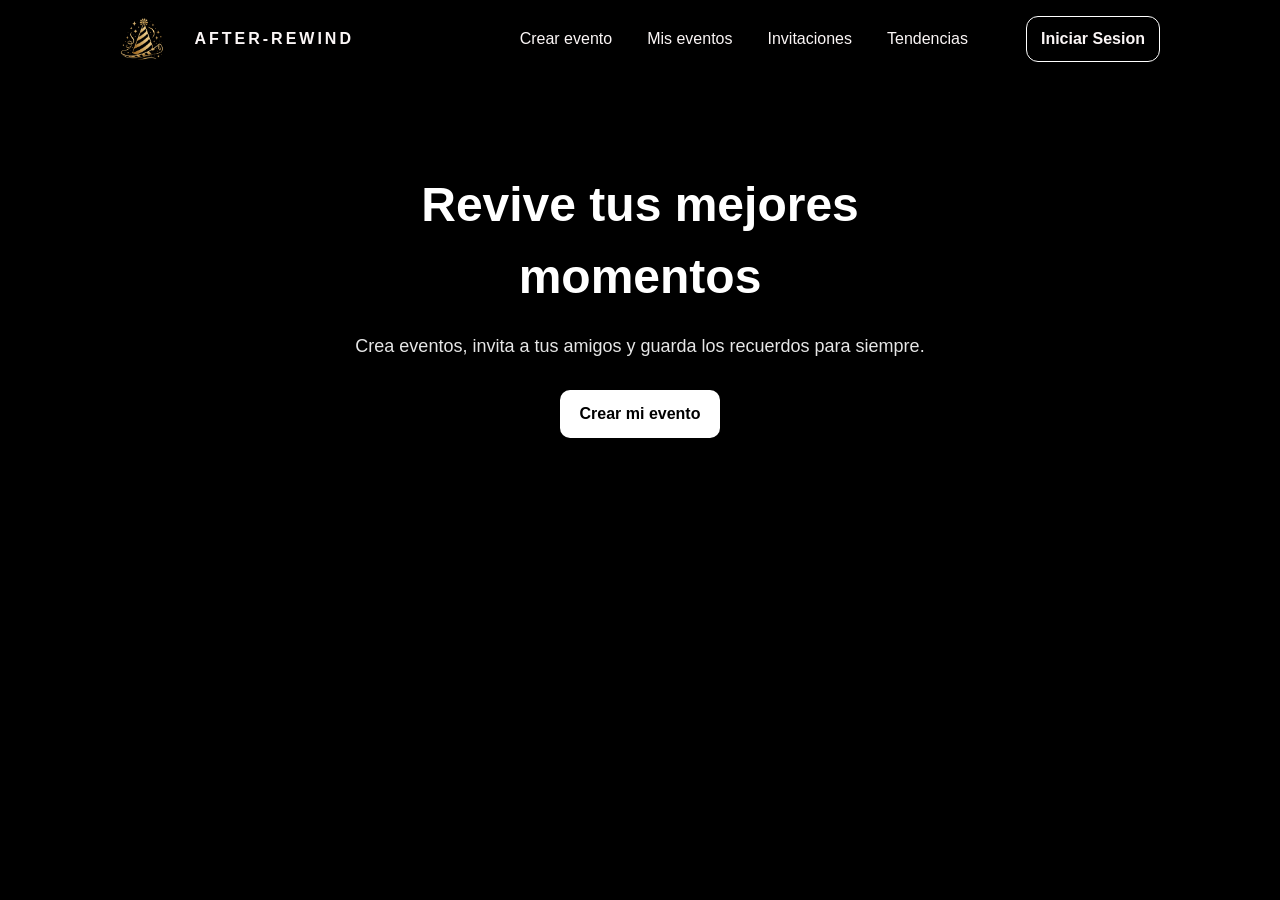
==== index.html @ 4ef9fbc0 "21/02/2026 logo y btn sesion" ====
<!DOCTYPE html>
<html lang="es">
    <!-- lo que no ve el usuario pero si el navegador -->
    <head>
        <meta charset="UTF-8">
        <meta name="viewport" content="width=device-width, initial-scale=1.0">
        <title>AFTER-REWIND</title>
        <link rel="stylesheet" href="index.css">
    </head>
    <body>
        <header class="site-header">
            <nav class="nav">
                <a class="brand" href="#">
                    <img src="logo.png" alt="Logo After-Rewind" class="logo">
                    <span class="tagline">AFTER-REWIND</span>
                </a>
                <ul class="nav-links">
                    <li><a href="#Crear_evento">Crear evento</a></li>
                    <li><a href="#Mis_eventos">Mis eventos</a></li>
                    <li><a href="#Invitaciones">Invitaciones</a></li>
                    <li><a href="#Tendencias">Tendencias</a></li>
                </ul>
                <a class="nva-cta" href="#login">Iniciar Sesion</a>
            </nav>
        </header>
        <section class="hero">
            <div class="hero-content">
                <h1>Revive tus mejores momentos</h1>
                <p>Crea eventos, invita a tus amigos y guarda los recuerdos para siempre.</p>
                <a href="#Crear_evento" class="hero-btn">Crear mi evento</a>
            </div> 
        </section>
    </body>
</html>
---- index.css ----
* {
  box-sizing: border-box;
}
body {
  background-color: #000000;
  font-family: Arial, Helvetica, sans-serif;
  margin: 0;
  padding: 0;
  line-height: 1.5;
  color: #1b1b1b;
}

a {
  color: inherit;
  text-decoration: none;
}

h1,
h2,
h3 {
  margin: 0;
  padding: 0;
}

p {
  margin: 0;
}

ul {
  padding: 0;
  margin: 0;
  list-style: none;
}

/* Header Styles NAV BAR */

.site-header {
  background-color: #000000;
  position: sticky;
  top: 0;
  z-index: 50;
  align-items: center;
}

.nav {
  width: min(1100px, calc(100% - 40px));
  margin: 0 auto;
  display: flex;
  align-items: center;
  gap: 50px;
  padding: 16px 30px 16px 30px;
  color: #fbf6f6;
}

.brand {
  font-weight: 800;
  letter-spacing: 3px;
  display: flex;
  align-items: center;
  gap:30px;
}
.nav-links {
  display: flex;
  gap: 35px;
  margin-left: auto;
  
}

.nav-links a:hover {
  opacity: 1;
  text-decoration: underline;
}

.nva-cta {
  background: transparent;
  border: 1px solid #ffffff;
  padding: 10px 14px;
  border-radius: 12px;
  font-weight: 600;
  margin-left: 8px;
  transition: 0.3s ease;
}

.nva-cta:hover {
  background: #e6be2f;
  color: #000000;
}

/* HERO SECTION */

.hero {
  height: 50vh;
  background-image: url("https://images.unsplash.com/photo-1492684223066-81342ee5ff30");
  background-size: cover;
  background-position: center;
  display: flex;
  align-items: center;
  justify-content: center;
  text-align: center;
  position: relative;
}

/* Oscurece la imagen para que el texto se vea mejor */
.hero::before {
  content: "";
  position: absolute;
  inset: 0;
  background: rgba(0, 0, 0, 0.6);
}

.hero-content {
  position: relative;
  color: white;
  max-width: 700px;
  padding: 20px;
}

.hero h1 {
  font-size: 48px;
  margin-bottom: 20px;
}

.hero p {
  font-size: 18px;
  margin-bottom: 30px;
  opacity: 0.9;
}

.hero-btn {
  display: inline-block;
  padding: 12px 20px;
  background-color: #ffffff;
  color: #000;
  border-radius: 10px;
  font-weight: bold;
  transition: 0.3s ease;
}

.hero-btn:hover {
  background-color: #cccccc;
}

.logo {
  height: 45px; /* tamaño del logo */
  width: auto;
}
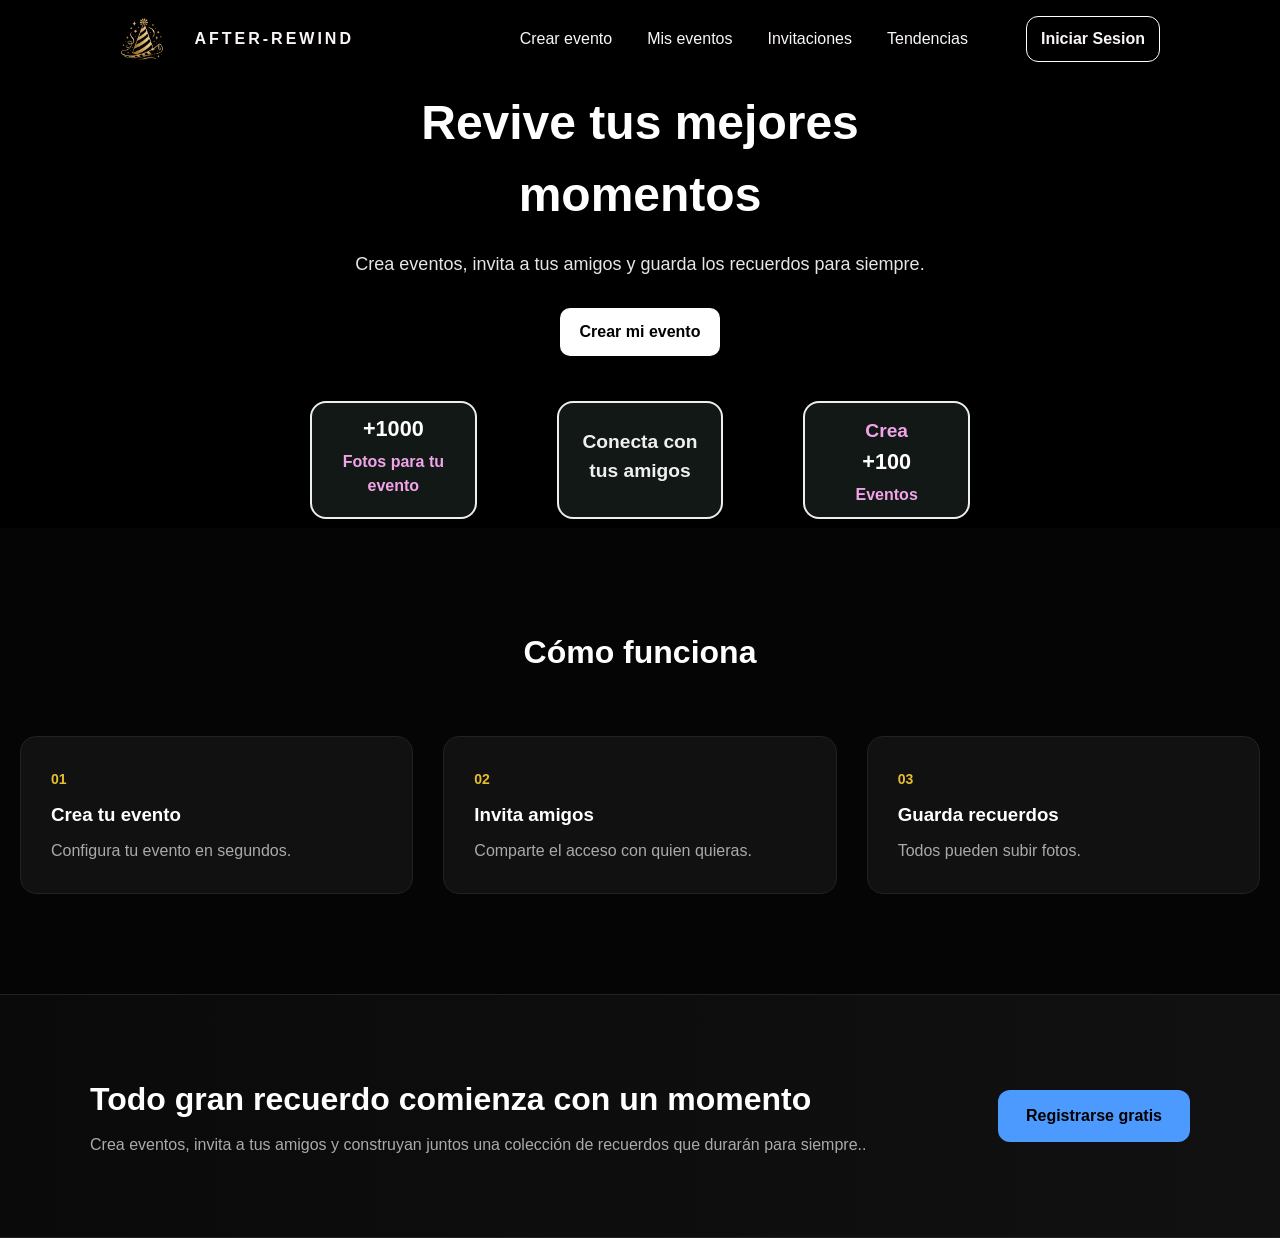
==== commit d0d18c36: "21/02/26 Section Como funciona Section Botón de registro" ====
--- a/index.html
+++ b/index.html
@@ -28,7 +28,70 @@
                 <h1>Revive tus mejores momentos</h1>
                 <p>Crea eventos, invita a tus amigos y guarda los recuerdos para siempre.</p>
                 <a href="#Crear_evento" class="hero-btn">Crear mi evento</a>
-            </div> 
+
+                <div class="stats">
+                    <div class="stat">
+                        <div class="stat-num">+1000</div>
+                        <div class="stat-label">Fotos para tu evento</div>
+                    </div>
+                    <div class="stat">
+                        <div class="stat-label-highlight-white">Conecta con tus amigos</div>
+                    </div>
+                    <div class="stat">
+                        <div class="stat-label-highlight-pink">Crea</div>
+                        <div class="stat-num">+100</div>
+                        <div class="stat-label">Eventos</div>
+                    </div> 
+                </div>
+            </div>  
+        </section>
+
+        <section>
+
+
+
+            <!--GERRY SECTION-->
+
+
+
+        </section>
+        
+        <section class="steps">
+            <div class="container">
+                <h2 class="steps-title">Cómo funciona</h2>
+                <div class="steps-grid">
+                    <div class="effect">
+                        <span>01</span>
+                        <h3>Crea tu evento</h3>
+                        <p>Configura tu evento en segundos.</p>
+                    </div>
+                    <div class="effect">
+                        <span>02</span>
+                        <h3>Invita amigos</h3>
+                        <p>Comparte el acceso con quien quieras.</p>
+                    </div>
+                    <div class="effect">
+                        <span>03</span>
+                        <h3>Guarda recuerdos</h3>
+                        <p>Todos pueden subir fotos.</p>
+                    </div>
+                </div>
+            </div>
+        </section>
+        <section class="cta">
+            <div class="cta-container">
+
+                <div class="cta-text">
+                    <h2>Todo gran recuerdo comienza con un momento</h2>
+                    
+                    <p>Crea eventos, invita a tus amigos y construyan juntos una colección de recuerdos que durarán para siempre..</p>
+                </div>
+
+                <a href="#registro" class="cta-button">
+                    Registrarse gratis
+                </a>
+
+            </div>
         </section>
     </body>
 </html>
--- a/index.css
+++ b/index.css
@@ -143,4 +143,148 @@
 .logo {
   height: 45px; /* tamaño del logo */
   width: auto;
-}+}
+
+/* STATS */ 
+
+.stats{
+    margin-top: 45px;
+    display: grid;
+    grid-template-columns: repeat(3,1fr);
+    gap: 80px;
+    max-width: 800px;
+    margin-left: auto;
+    margin-right: auto;
+}
+
+.stat{
+    border: 2px solid #eee;
+    border-radius: 16px;
+    padding: 10px;
+    background: rgba(163, 228, 218, 0.10);
+}
+
+.stat-num{
+    font-size: 1.35rem;
+    font-weight: 900;
+}
+
+.stat-label{
+    color: #f3a3e8;
+    font-size: 1rem;
+    font-weight: 900;
+    margin-top: 4px;
+}
+
+.stat-label-highlight-pink{
+    color: #f3a3e8;
+    font-size: 1.20rem;
+    font-weight: 900;
+    margin-top: 4px;
+}
+
+.stat-label-highlight-white{
+    color: #f0f0f0;
+    font-size: 1.20rem;
+    font-weight: 900;
+    margin-top: 15px;
+} 
+
+/* CTA SECTION */
+
+.cta {
+  background: linear-gradient(to right, #0a0a0a, #111);
+  padding: 80px 20px;
+  border-top: 1px solid #222;
+  border-bottom: 1px solid #222;
+}
+
+.cta-container {
+  width: min(1100px, calc(100% - 40px));
+  margin: 0 auto;
+
+  display: flex;
+  justify-content: space-between;
+  align-items: center;
+  gap: 30px;
+}
+
+.cta-text h2 {
+  color: white;
+  font-size: 32px;
+  margin-bottom: 10px;
+}
+
+.cta-text p {
+  color: #aaa;
+  font-size: 16px;
+}
+
+.cta-button {
+  background: #4d9aff;
+  color: black;
+  padding: 14px 28px;
+  border-radius: 12px;
+  font-weight: bold;
+  transition: 0.3s;
+}
+
+.cta-button:hover {
+  background: #4dc1ff;
+  transform: translateY(-2px);
+}
+
+/* COMO FUNCIONA */
+
+.steps {
+  padding: 100px 20px;
+  background: #050505;
+}
+
+.steps-title {
+  color: white;
+  text-align: center;
+  margin-bottom: 60px;
+  font-size: 32px;
+}
+
+.steps-grid {
+  display: grid;
+  grid-template-columns: repeat(3, 1fr);
+  gap: 30px;
+}
+
+.effect {
+  background: #111;
+  padding: 30px;
+  border-radius: 16px;
+  border: 1px solid #222;
+  transition: 0.3s;
+}
+
+.effect:hover {
+  transform: translateY(-8px);
+  border-color: #e6be2f;
+}
+
+.effect span {
+  color: #e6be2f;
+  font-weight: bold;
+  font-size: 14px;
+}
+
+.effect h3 {
+  color: white;
+  margin: 10px 0;
+}
+
+.effect p {
+  color: #aaa;
+}
+
+@media (max-width: 768px) {
+  .steps-grid {
+    grid-template-columns: 1fr;
+  }
+}
+
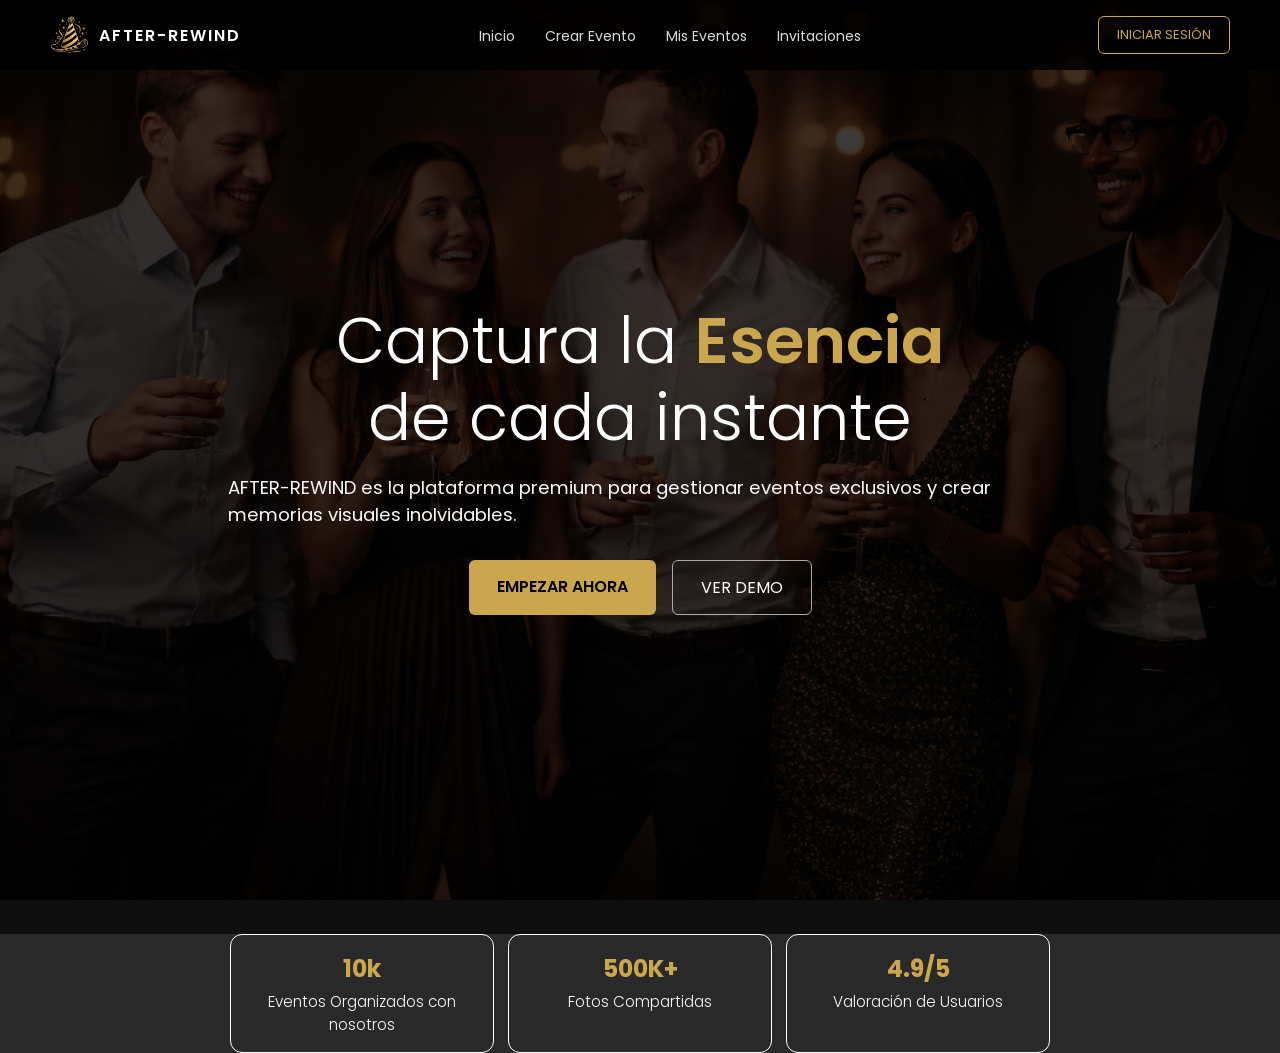
==== commit 6262c355: "section stats se cambión el diseño principal y añadieron stats" ====
--- a/index.html
+++ b/index.html
@@ -1,97 +1,64 @@
-<!DOCTYPE html>
+<!doctype html>
 <html lang="es">
-    <!-- lo que no ve el usuario pero si el navegador -->
-    <head>
-        <meta charset="UTF-8">
-        <meta name="viewport" content="width=device-width, initial-scale=1.0">
-        <title>AFTER-REWIND</title>
-        <link rel="stylesheet" href="index.css">
-    </head>
-    <body>
-        <header class="site-header">
-            <nav class="nav">
-                <a class="brand" href="#">
-                    <img src="logo.png" alt="Logo After-Rewind" class="logo">
-                    <span class="tagline">AFTER-REWIND</span>
-                </a>
-                <ul class="nav-links">
-                    <li><a href="#Crear_evento">Crear evento</a></li>
-                    <li><a href="#Mis_eventos">Mis eventos</a></li>
-                    <li><a href="#Invitaciones">Invitaciones</a></li>
-                    <li><a href="#Tendencias">Tendencias</a></li>
-                </ul>
-                <a class="nva-cta" href="#login">Iniciar Sesion</a>
-            </nav>
-        </header>
-        <section class="hero">
-            <div class="hero-content">
-                <h1>Revive tus mejores momentos</h1>
-                <p>Crea eventos, invita a tus amigos y guarda los recuerdos para siempre.</p>
-                <a href="#Crear_evento" class="hero-btn">Crear mi evento</a>
-
-                <div class="stats">
-                    <div class="stat">
-                        <div class="stat-num">+1000</div>
-                        <div class="stat-label">Fotos para tu evento</div>
-                    </div>
-                    <div class="stat">
-                        <div class="stat-label-highlight-white">Conecta con tus amigos</div>
-                    </div>
-                    <div class="stat">
-                        <div class="stat-label-highlight-pink">Crea</div>
-                        <div class="stat-num">+100</div>
-                        <div class="stat-label">Eventos</div>
-                    </div> 
-                </div>
-            </div>  
-        </section>
-
-        <section>
-
-
-
-            <!--GERRY SECTION-->
-
-
-
-        </section>
-        
-        <section class="steps">
-            <div class="container">
-                <h2 class="steps-title">Cómo funciona</h2>
-                <div class="steps-grid">
-                    <div class="effect">
-                        <span>01</span>
-                        <h3>Crea tu evento</h3>
-                        <p>Configura tu evento en segundos.</p>
-                    </div>
-                    <div class="effect">
-                        <span>02</span>
-                        <h3>Invita amigos</h3>
-                        <p>Comparte el acceso con quien quieras.</p>
-                    </div>
-                    <div class="effect">
-                        <span>03</span>
-                        <h3>Guarda recuerdos</h3>
-                        <p>Todos pueden subir fotos.</p>
-                    </div>
-                </div>
-            </div>
-        </section>
-        <section class="cta">
-            <div class="cta-container">
-
-                <div class="cta-text">
-                    <h2>Todo gran recuerdo comienza con un momento</h2>
-                    
-                    <p>Crea eventos, invita a tus amigos y construyan juntos una colección de recuerdos que durarán para siempre..</p>
-                </div>
-
-                <a href="#registro" class="cta-button">
-                    Registrarse gratis
-                </a>
-
-            </div>
-        </section>
-    </body>
-</html>+  <head>
+    <meta charset="UTF-8" />
+    <meta name="viewport" content="width=device-width, initial-scale=1.0" />
+    <title>AFTER-REWIND</title>
+    <link rel="stylesheet" href="index.css" />
+    <link
+      href="https://fonts.googleapis.com/css2?family=Poppins:wght@300;400;600;700&display=swap"
+      rel="stylesheet"
+    />
+  </head>
+  <body>
+    <header class="site-header">
+      <nav class="nav">
+        <a class="brand" href="#">
+          <img src="logo.png" alt="Logo After-Rewind" class="logo" />
+          <span class="tagline">AFTER-REWIND</span>
+        </a>
+        <ul class="nav-links">
+          <li><a href="#">Inicio</a></li>
+          <li><a href="#">Crear Evento</a></li>
+          <li><a href="#">Mis Eventos</a></li>
+          <li><a href="#">Invitaciones</a></li>
+        </ul>
+        <a class="nav-cta" href="#">INICIAR SESIÓN</a>
+      </nav>
+    </header>
+    <main id="inicio">
+      <section class="hero">
+        <div class="hero-content">
+          <h1>
+            Captura la <span class="highlight">Esencia</span><br />
+            de cada instante
+          </h1>
+          <p class="hero-sub">
+            AFTER-REWIND es la plataforma premium para gestionar eventos
+            exclusivos y crear memorias visuales inolvidables.
+          </p>
+          <div class="hero-buttons">
+            <a href="#" class="btn-primary">EMPEZAR AHORA</a>
+            <a href="#" class="btn-secondary">VER DEMO</a>
+          </div>
+        </div>
+      </section>
+      <section id="section2" class="second">
+        <div class="stats">
+          <div class="stat">
+            <div class="stat-num">10k</div>
+            <div class="stat-label">Eventos Organizados con nosotros</div>
+          </div>
+          <div class="stat">
+            <div class="stat-num">500K+</div>
+            <div class="stat-label">Fotos Compartidas</div>
+          </div>
+          <div class="stat">
+            <div class="stat-num">4.9/5</div>
+            <div class="stat-label">Valoración de Usuarios</div>
+          </div>
+        </div>
+      </section>
+    </main>
+  </body>
+</html>
--- a/index.css
+++ b/index.css
@@ -1,290 +1,187 @@
 * {
-  box-sizing: border-box;
-}
-body {
-  background-color: #000000;
-  font-family: Arial, Helvetica, sans-serif;
-  margin: 0;
-  padding: 0;
-  line-height: 1.5;
-  color: #1b1b1b;
+    margin: 0;
+    padding: 0;
+    box-sizing: border-box;
 }
 
-a {
-  color: inherit;
-  text-decoration: none;
+body {
+    font-family: 'Poppins', sans-serif;
+    background-color: #0e0e0e;
+    color: #fff;
 }
 
-h1,
-h2,
-h3 {
-  margin: 0;
-  padding: 0;
-}
-
-p {
-  margin: 0;
-}
-
-ul {
-  padding: 0;
-  margin: 0;
-  list-style: none;
-}
-
-/* Header Styles NAV BAR */
+/* HEADER */
 
 .site-header {
-  background-color: #000000;
-  position: sticky;
-  top: 0;
-  z-index: 50;
-  align-items: center;
+    position: fixed;
+    width: 100%;
+    top: 0;
+    background: rgba(0, 0, 0, 0.85);
+    padding: 15px 50px;
+    z-index: 1000;
 }
 
 .nav {
-  width: min(1100px, calc(100% - 40px));
-  margin: 0 auto;
-  display: flex;
-  align-items: center;
-  gap: 50px;
-  padding: 16px 30px 16px 30px;
-  color: #fbf6f6;
+    display: flex;
+    justify-content: space-between;
+    align-items: center;
 }
 
 .brand {
-  font-weight: 800;
-  letter-spacing: 3px;
-  display: flex;
-  align-items: center;
-  gap:30px;
+    display: flex;
+    align-items: center;
+    text-decoration: none;
+    color: #fff;
 }
+
+.logo {
+    height: 40px;
+    margin-right: 10px;
+}
+
+.tagline {
+    font-weight: 600;
+    letter-spacing: 2px;
+}
+
 .nav-links {
-  display: flex;
-  gap: 35px;
-  margin-left: auto;
-  
+    display: flex;
+    list-style: none;
+    gap: 30px;
+}
+
+.nav-links a {
+    text-decoration: none;
+    color: #ddd;
+    font-size: 14px;
+    transition: 0.3s;
 }
 
 .nav-links a:hover {
-  opacity: 1;
-  text-decoration: underline;
+    color: #caa74e;
 }
 
-.nva-cta {
-  background: transparent;
-  border: 1px solid #ffffff;
-  padding: 10px 14px;
-  border-radius: 12px;
-  font-weight: 600;
-  margin-left: 8px;
-  transition: 0.3s ease;
+.nav-cta {
+    border: 1px solid #caa74e;
+    padding: 8px 18px;
+    border-radius: 6px;
+    text-decoration: none;
+    color: #caa74e;
+    font-size: 13px;
+    transition: 0.3s;
 }
 
-.nva-cta:hover {
-  background: #e6be2f;
-  color: #000000;
+.nav-cta:hover {
+    background-color: #caa74e;
+    color: #000;
 }
 
-/* HERO SECTION */
+/* HERO */
 
 .hero {
-  height: 50vh;
-  background-image: url("https://images.unsplash.com/photo-1492684223066-81342ee5ff30");
-  background-size: cover;
-  background-position: center;
-  display: flex;
-  align-items: center;
-  justify-content: center;
-  text-align: center;
-  position: relative;
-}
-
-/* Oscurece la imagen para que el texto se vea mejor */
-.hero::before {
-  content: "";
-  position: absolute;
-  inset: 0;
-  background: rgba(0, 0, 0, 0.6);
+    height: 100vh;
+    background: 
+        linear-gradient(rgba(0,0,0,0.75), rgba(0,0,0,0.75)),
+        url("evento.png") center/cover no-repeat;
+    display: flex;
+    align-items: center;
+    padding: 0 80px;
 }
 
 .hero-content {
-  position: relative;
-  color: white;
-  max-width: 700px;
-  padding: 20px;
+    width: min(1100px, calc(100% - 40px));
+    margin: 0 auto;
 }
 
 .hero h1 {
-  font-size: 48px;
-  margin-bottom: 20px;
+    font-size: 4rem;
+    font-weight: 300;
+    line-height: 1.2;
+    max-width: 75ch;
+    margin: 18px auto 0;
+    text-align: center; 
 }
 
-.hero p {
-  font-size: 18px;
-  margin-bottom: 30px;
-  opacity: 0.9;
+.highlight {
+    color: #caa74e;
+    font-weight: 600;
 }
 
-.hero-btn {
-  display: inline-block;
-  padding: 12px 20px;
-  background-color: #ffffff;
-  color: #000;
-  border-radius: 10px;
-  font-weight: bold;
-  transition: 0.3s ease;
+ .hero-sub {
+  font-size: 1.14rem;
+  margin: 18px auto 0;
+  max-width: 75ch;
+  color: #fbf8f8;
+ }
+
+.hero-buttons {
+    margin-top: 32px;
+    display: flex;
+    gap: 16px;
+    justify-content: center;
+    flex-wrap: wrap;
 }
 
-.hero-btn:hover {
-  background-color: #cccccc;
+/* BOTONES */
+
+.btn-primary {
+    background-color: #caa74e;
+    color: #000;
+    padding: 14px 28px;
+    text-decoration: none;
+    border-radius: 6px;
+    font-weight: 600;
+    transition: 0.3s;
 }
 
-.logo {
-  height: 45px; /* tamaño del logo */
-  width: auto;
+.btn-primary:hover {
+    background-color: #e0c36d;
 }
 
-/* STATS */ 
+.btn-secondary {
+    border: 1px solid #aaa;
+    color: #fff;
+    padding: 14px 28px;
+    text-decoration: none;
+    border-radius: 6px;
+    transition: 0.3s;
+}
 
-.stats{
-    margin-top: 45px;
-    display: grid;
-    grid-template-columns: repeat(3,1fr);
-    gap: 80px;
-    max-width: 800px;
-    margin-left: auto;
-    margin-right: auto;
+.btn-secondary:hover {
+    border-color: #caa74e;
+    color: #caa74e;
+}
+
+.stats {
+ margin-top:34px;
+  display: grid;
+  grid-template-columns: repeat(3,1fr);
+  gap:14px;
+  max-width: 820px;
+  margin-left: auto;
+  margin-right: auto;
 }
 
 .stat{
-    border: 2px solid #eee;
-    border-radius: 16px;
-    padding: 10px;
-    background: rgba(163, 228, 218, 0.10);
+border: 1px solid #ffffff;
+border-radius: 12px;
+padding: 16px;
+text-align: center;
 }
 
-.stat-num{
-    font-size: 1.35rem;
-    font-weight: 900;
+.stat-num {
+  font-weight: 300;
+  font-size: 1.5rem;
+  font-weight: 700;
+  color: #caa74e;
+}
+.stat-label {
+  font-weight: 300;
+  font-size: 0.95rem;
+  color: #fbf8f8;
+  margin-top: 4px;
 }
 
-.stat-label{
-    color: #f3a3e8;
-    font-size: 1rem;
-    font-weight: 900;
-    margin-top: 4px;
-}
-
-.stat-label-highlight-pink{
-    color: #f3a3e8;
-    font-size: 1.20rem;
-    font-weight: 900;
-    margin-top: 4px;
-}
-
-.stat-label-highlight-white{
-    color: #f0f0f0;
-    font-size: 1.20rem;
-    font-weight: 900;
-    margin-top: 15px;
-} 
-
-/* CTA SECTION */
-
-.cta {
-  background: linear-gradient(to right, #0a0a0a, #111);
-  padding: 80px 20px;
-  border-top: 1px solid #222;
-  border-bottom: 1px solid #222;
-}
-
-.cta-container {
-  width: min(1100px, calc(100% - 40px));
-  margin: 0 auto;
-
-  display: flex;
-  justify-content: space-between;
-  align-items: center;
-  gap: 30px;
-}
-
-.cta-text h2 {
-  color: white;
-  font-size: 32px;
-  margin-bottom: 10px;
-}
-
-.cta-text p {
-  color: #aaa;
-  font-size: 16px;
-}
-
-.cta-button {
-  background: #4d9aff;
-  color: black;
-  padding: 14px 28px;
-  border-radius: 12px;
-  font-weight: bold;
-  transition: 0.3s;
-}
-
-.cta-button:hover {
-  background: #4dc1ff;
-  transform: translateY(-2px);
-}
-
-/* COMO FUNCIONA */
-
-.steps {
-  padding: 100px 20px;
-  background: #050505;
-}
-
-.steps-title {
-  color: white;
-  text-align: center;
-  margin-bottom: 60px;
-  font-size: 32px;
-}
-
-.steps-grid {
-  display: grid;
-  grid-template-columns: repeat(3, 1fr);
-  gap: 30px;
-}
-
-.effect {
-  background: #111;
-  padding: 30px;
-  border-radius: 16px;
-  border: 1px solid #222;
-  transition: 0.3s;
-}
-
-.effect:hover {
-  transform: translateY(-8px);
-  border-color: #e6be2f;
-}
-
-.effect span {
-  color: #e6be2f;
-  font-weight: bold;
-  font-size: 14px;
-}
-
-.effect h3 {
-  color: white;
-  margin: 10px 0;
-}
-
-.effect p {
-  color: #aaa;
-}
-
-@media (max-width: 768px) {
-  .steps-grid {
-    grid-template-columns: 1fr;
-  }
-}
-
+.second{
+  background-color: #292929;
+}
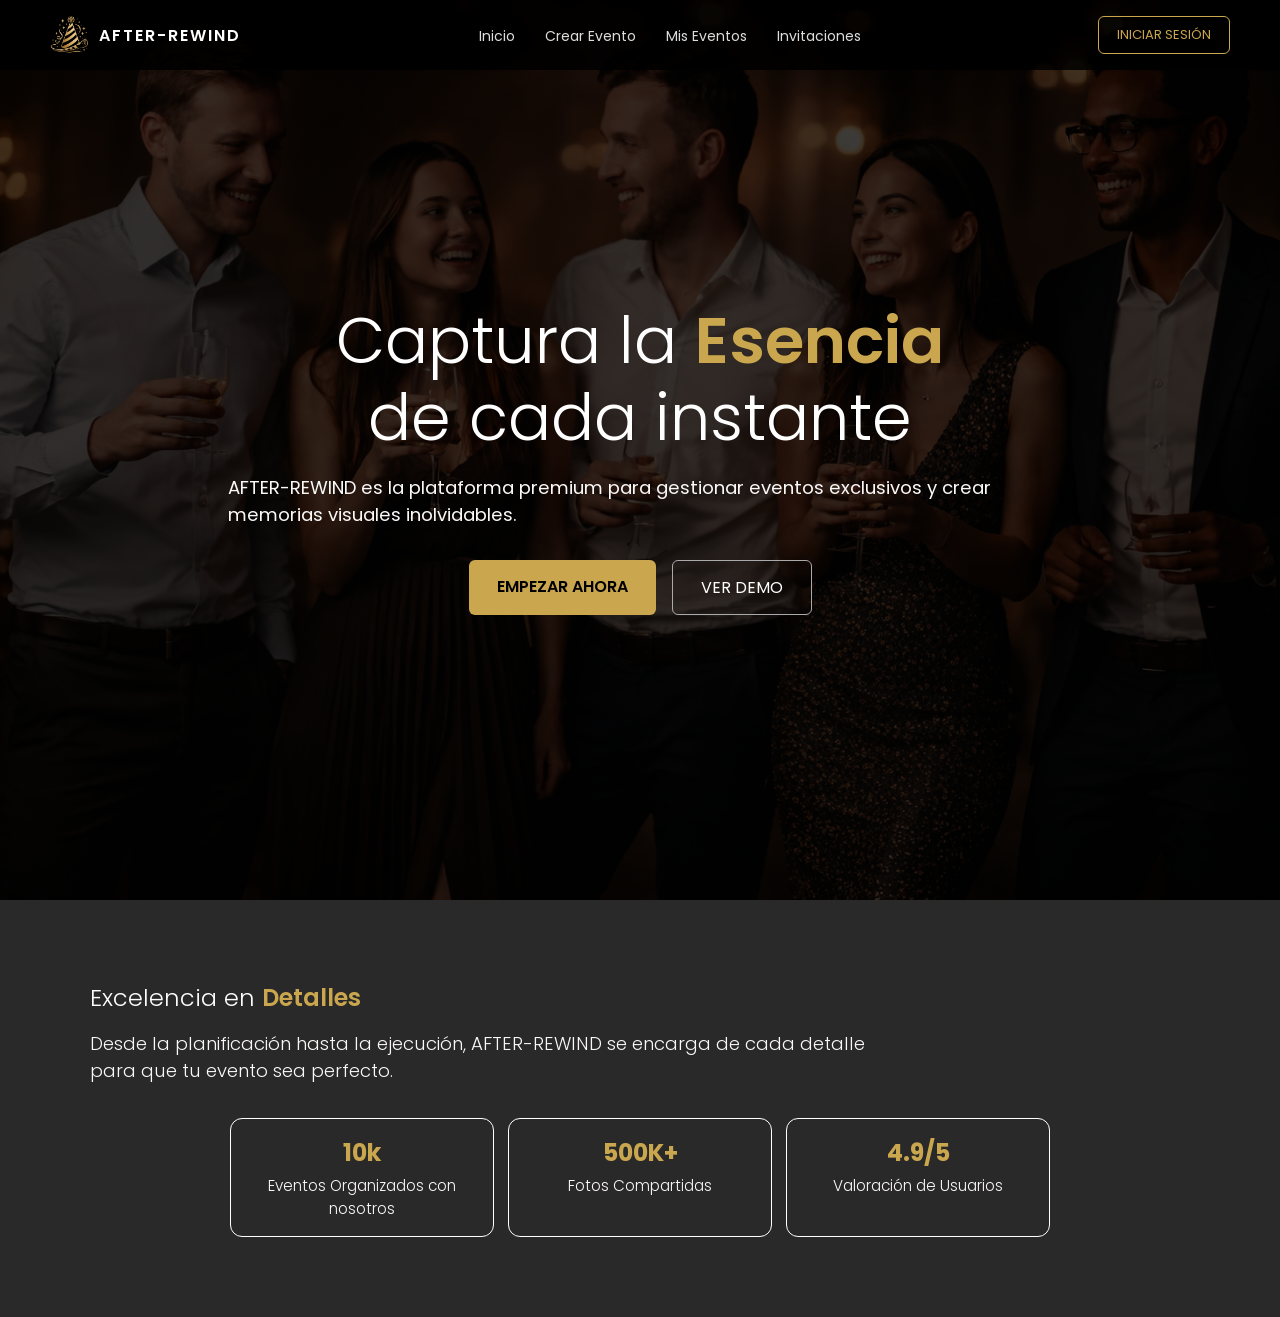
==== commit 349e28fe: "22/02/2026" ====
--- a/index.html
+++ b/index.html
@@ -44,6 +44,13 @@
         </div>
       </section>
       <section id="section2" class="second">
+        <div class="hero-content2">
+          <h1>Excelencia en <span class="highlight">Detalles</span><br /></h1>
+          <p class="hero-sub2">
+            Desde la planificación hasta la ejecución, AFTER-REWIND se encarga
+            de cada detalle para que tu evento sea perfecto.
+          </p>
+        </div>
         <div class="stats">
           <div class="stat">
             <div class="stat-num">10k</div>
--- a/index.css
+++ b/index.css
@@ -1,172 +1,192 @@
 * {
-    margin: 0;
-    padding: 0;
-    box-sizing: border-box;
+  margin: 0;
+  padding: 0;
+  box-sizing: border-box;
 }
 
 body {
-    font-family: 'Poppins', sans-serif;
-    background-color: #0e0e0e;
-    color: #fff;
+  font-family: "Poppins", sans-serif;
+  background-color: #0e0e0e;
+  color: #fff;
 }
 
 /* HEADER */
 
 .site-header {
-    position: fixed;
-    width: 100%;
-    top: 0;
-    background: rgba(0, 0, 0, 0.85);
-    padding: 15px 50px;
-    z-index: 1000;
+  position: fixed;
+  width: 100%;
+  top: 0;
+  background: rgba(0, 0, 0, 0.85);
+  padding: 15px 50px;
+  z-index: 1000;
 }
 
 .nav {
-    display: flex;
-    justify-content: space-between;
-    align-items: center;
+  display: flex;
+  justify-content: space-between;
+  align-items: center;
 }
 
 .brand {
-    display: flex;
-    align-items: center;
-    text-decoration: none;
-    color: #fff;
+  display: flex;
+  align-items: center;
+  text-decoration: none;
+  color: #fff;
 }
 
 .logo {
-    height: 40px;
-    margin-right: 10px;
+  height: 40px;
+  margin-right: 10px;
 }
 
 .tagline {
-    font-weight: 600;
-    letter-spacing: 2px;
+  font-weight: 600;
+  letter-spacing: 2px;
 }
 
 .nav-links {
-    display: flex;
-    list-style: none;
-    gap: 30px;
+  display: flex;
+  list-style: none;
+  gap: 30px;
 }
 
 .nav-links a {
-    text-decoration: none;
-    color: #ddd;
-    font-size: 14px;
-    transition: 0.3s;
+  text-decoration: none;
+  color: #ddd;
+  font-size: 14px;
+  transition: 0.3s;
 }
 
 .nav-links a:hover {
-    color: #caa74e;
+  color: #caa74e;
 }
 
 .nav-cta {
-    border: 1px solid #caa74e;
-    padding: 8px 18px;
-    border-radius: 6px;
-    text-decoration: none;
-    color: #caa74e;
-    font-size: 13px;
-    transition: 0.3s;
+  border: 1px solid #caa74e;
+  padding: 8px 18px;
+  border-radius: 6px;
+  text-decoration: none;
+  color: #caa74e;
+  font-size: 13px;
+  transition: 0.3s;
 }
 
 .nav-cta:hover {
-    background-color: #caa74e;
-    color: #000;
+  background-color: #caa74e;
+  color: #000;
 }
 
 /* HERO */
 
 .hero {
-    height: 100vh;
-    background: 
-        linear-gradient(rgba(0,0,0,0.75), rgba(0,0,0,0.75)),
-        url("evento.png") center/cover no-repeat;
-    display: flex;
-    align-items: center;
-    padding: 0 80px;
+  height: 100vh;
+  background:
+    linear-gradient(rgba(0, 0, 0, 0.75), rgba(0, 0, 0, 0.75)),
+    url("evento.png") center/cover no-repeat;
+  display: flex;
+  align-items: center;
+  padding: 0 80px;
 }
 
 .hero-content {
-    width: min(1100px, calc(100% - 40px));
-    margin: 0 auto;
+  width: min(1100px, calc(100% - 40px));
+  margin: 0 auto;
 }
 
 .hero h1 {
-    font-size: 4rem;
-    font-weight: 300;
-    line-height: 1.2;
-    max-width: 75ch;
-    margin: 18px auto 0;
-    text-align: center; 
+  font-size: 4rem;
+  font-weight: 300;
+  line-height: 1.2;
+  max-width: 75ch;
+  margin: 18px auto 0;
+  text-align: center;
 }
 
 .highlight {
-    color: #caa74e;
-    font-weight: 600;
-}
-
- .hero-sub {
+  color: #caa74e;
+  font-weight: 600;
+}
+
+.hero-sub {
   font-size: 1.14rem;
   margin: 18px auto 0;
   max-width: 75ch;
   color: #fbf8f8;
- }
+}
 
 .hero-buttons {
-    margin-top: 32px;
-    display: flex;
-    gap: 16px;
-    justify-content: center;
-    flex-wrap: wrap;
+  margin-top: 32px;
+  display: flex;
+  gap: 16px;
+  justify-content: center;
+  flex-wrap: wrap;
+}
+.hero-content2 {
+  width: min(1100px, calc(100% - 40px));
+  margin: 0 auto;
+  font-weight: 300;
+}
+
+.hero-content2 h1 {
+  font-weight: 300;
+}
+.second {
+    padding: 80px 20px;
+}
+.hero-sub2 {
+  font-size: 1.14rem;
+  margin: 15px 0 0 0;
+  max-width: 75ch;
+  color: #fbf8f8;
+  text-align:left;
+  
 }
 
 /* BOTONES */
 
 .btn-primary {
-    background-color: #caa74e;
-    color: #000;
-    padding: 14px 28px;
-    text-decoration: none;
-    border-radius: 6px;
-    font-weight: 600;
-    transition: 0.3s;
+  background-color: #caa74e;
+  color: #000;
+  padding: 14px 28px;
+  text-decoration: none;
+  border-radius: 6px;
+  font-weight: 600;
+  transition: 0.3s;
 }
 
 .btn-primary:hover {
-    background-color: #e0c36d;
+  background-color: #e0c36d;
 }
 
 .btn-secondary {
-    border: 1px solid #aaa;
-    color: #fff;
-    padding: 14px 28px;
-    text-decoration: none;
-    border-radius: 6px;
-    transition: 0.3s;
+  border: 1px solid #aaa;
+  color: #fff;
+  padding: 14px 28px;
+  text-decoration: none;
+  border-radius: 6px;
+  transition: 0.3s;
 }
 
 .btn-secondary:hover {
-    border-color: #caa74e;
-    color: #caa74e;
+  border-color: #caa74e;
+  color: #caa74e;
 }
 
 .stats {
- margin-top:34px;
+  margin-top: 34px;
   display: grid;
-  grid-template-columns: repeat(3,1fr);
-  gap:14px;
+  grid-template-columns: repeat(3, 1fr);
+  gap: 14px;
   max-width: 820px;
   margin-left: auto;
   margin-right: auto;
 }
 
-.stat{
-border: 1px solid #ffffff;
-border-radius: 12px;
-padding: 16px;
-text-align: center;
+.stat {
+  border: 1px solid #ffffff;
+  border-radius: 12px;
+  padding: 16px;
+  text-align: center;
 }
 
 .stat-num {
@@ -182,6 +202,6 @@
   margin-top: 4px;
 }
 
-.second{
+.second {
   background-color: #292929;
-}+}
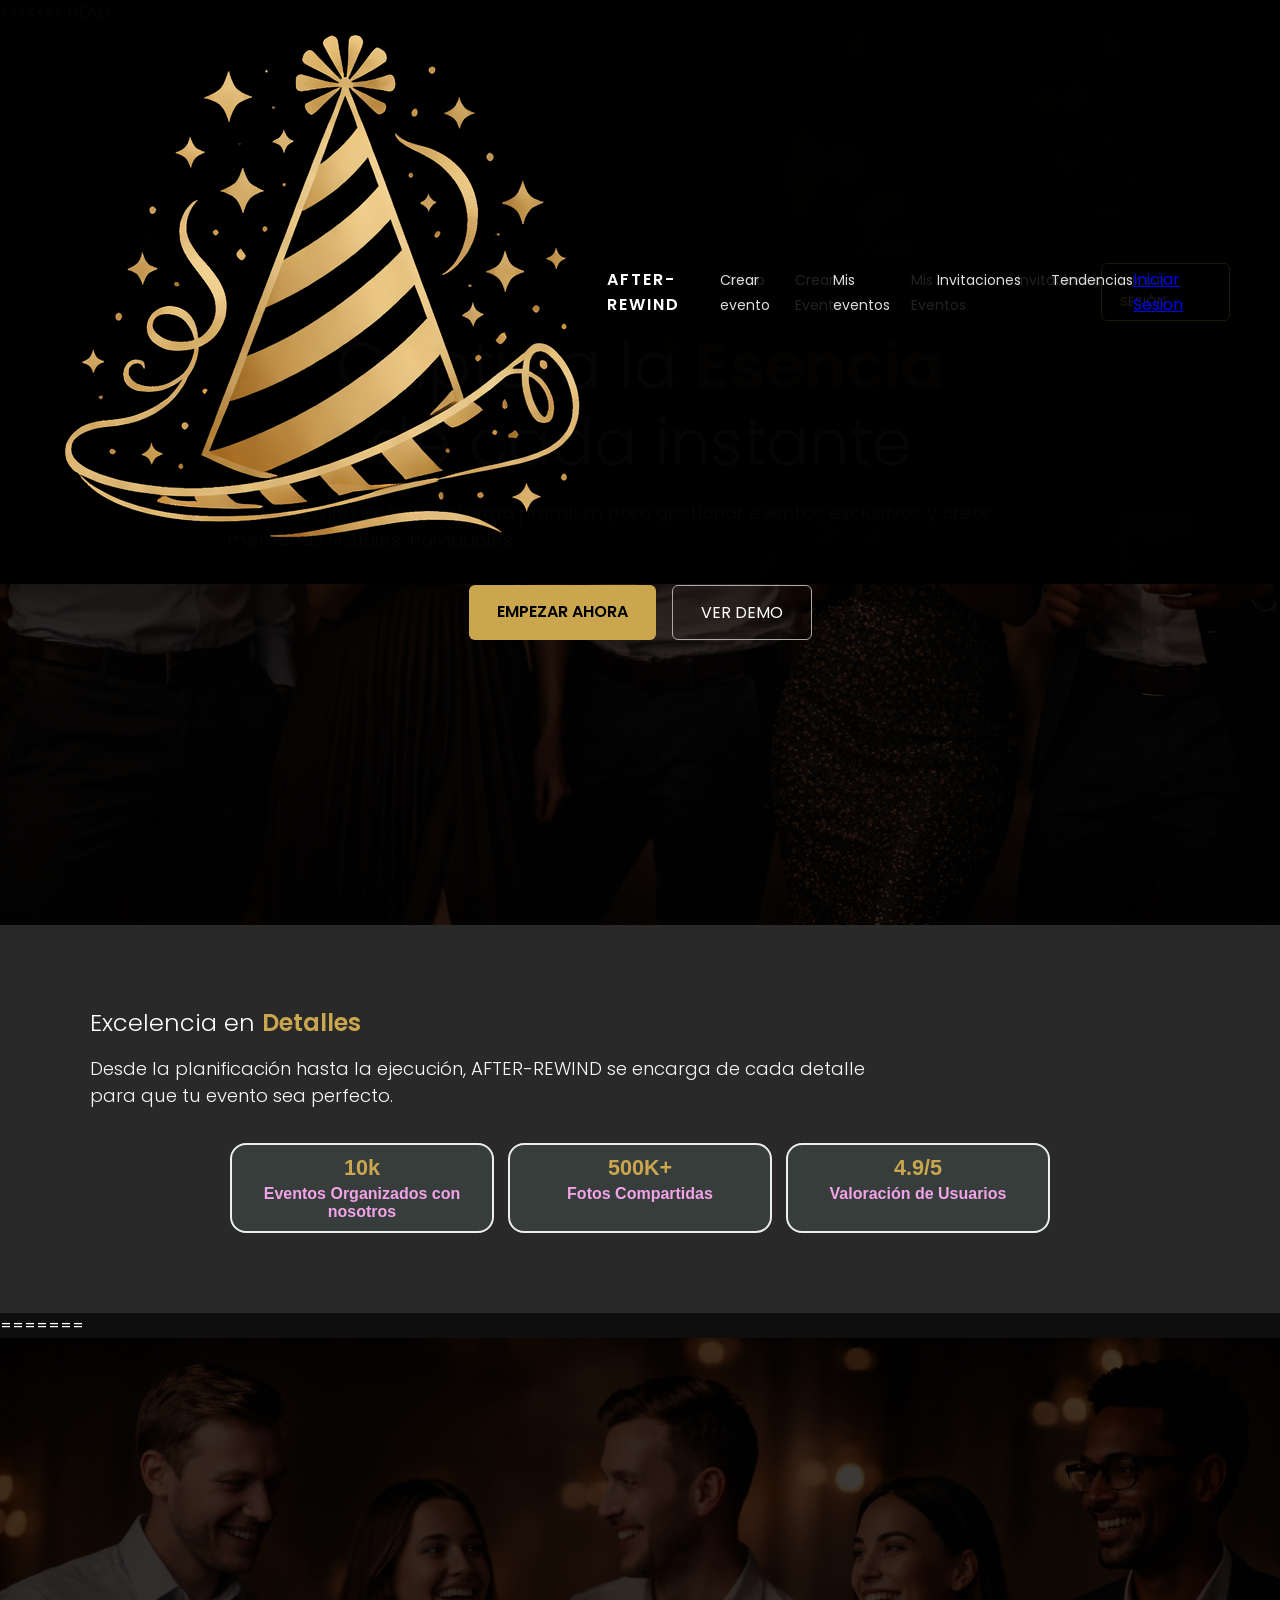
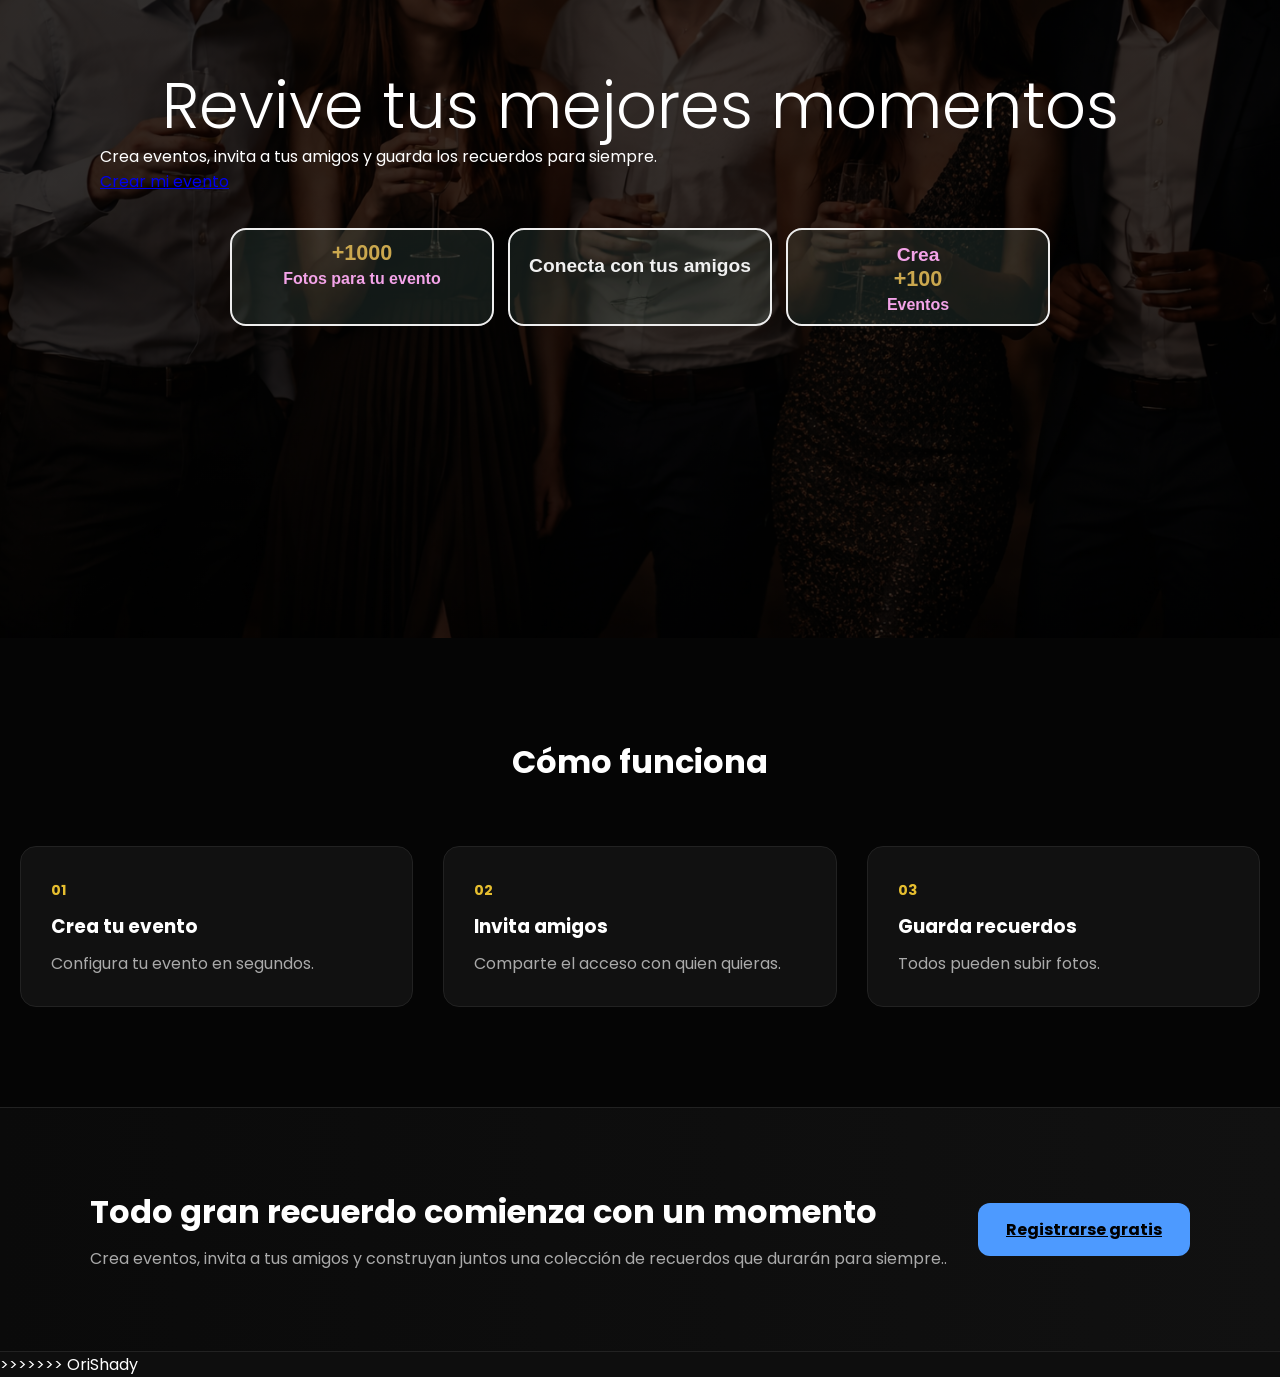
==== commit 567f8fa6: "g" ====
--- a/index.html
+++ b/index.html
@@ -1,5 +1,6 @@
 <!doctype html>
 <html lang="es">
+<<<<<<< HEAD
   <head>
     <meta charset="UTF-8" />
     <meta name="viewport" content="width=device-width, initial-scale=1.0" />
@@ -69,3 +70,100 @@
     </main>
   </body>
 </html>
+=======
+    <!-- lo que no ve el usuario pero si el navegador -->
+    <head>
+        <meta charset="UTF-8">
+        <meta name="viewport" content="width=device-width, initial-scale=1.0">
+        <title>AFTER-REWIND</title>
+        <link rel="stylesheet" href="index.css">
+    </head>
+    <body>
+        <header class="site-header">
+            <nav class="nav">
+                <a class="brand" href="#">
+                    <img src="logo.png" alt="Logo After-Rewind" class="logo">
+                    <span class="tagline">AFTER-REWIND</span>
+                </a>
+                <ul class="nav-links">
+                    <li><a href="#Crear_evento">Crear evento</a></li>
+                    <li><a href="#Mis_eventos">Mis eventos</a></li>
+                    <li><a href="#Invitaciones">Invitaciones</a></li>
+                    <li><a href="#Tendencias">Tendencias</a></li>
+                </ul>
+                <a class="nva-cta" href="#login">Iniciar Sesion</a>
+            </nav>
+        </header>
+        <section class="hero">
+            <div class="hero-content">
+                <h1>Revive tus mejores momentos</h1>
+                <p>Crea eventos, invita a tus amigos y guarda los recuerdos para siempre.</p>
+                <a href="#Crear_evento" class="hero-btn">Crear mi evento</a>
+
+                <div class="stats">
+                    <div class="stat">
+                        <div class="stat-num">+1000</div>
+                        <div class="stat-label">Fotos para tu evento</div>
+                    </div>
+                    <div class="stat">
+                        <div class="stat-label-highlight-white">Conecta con tus amigos</div>
+                    </div>
+                    <div class="stat">
+                        <div class="stat-label-highlight-pink">Crea</div>
+                        <div class="stat-num">+100</div>
+                        <div class="stat-label">Eventos</div>
+                    </div> 
+                </div>
+            </div>  
+        </section>
+
+        <section>
+
+
+
+            <!--GERRY SECTION-->
+
+
+
+        </section>
+        
+        <section class="steps">
+            <div class="container">
+                <h2 class="steps-title">Cómo funciona</h2>
+                <div class="steps-grid">
+                    <div class="effect">
+                        <span>01</span>
+                        <h3>Crea tu evento</h3>
+                        <p>Configura tu evento en segundos.</p>
+                    </div>
+                    <div class="effect">
+                        <span>02</span>
+                        <h3>Invita amigos</h3>
+                        <p>Comparte el acceso con quien quieras.</p>
+                    </div>
+                    <div class="effect">
+                        <span>03</span>
+                        <h3>Guarda recuerdos</h3>
+                        <p>Todos pueden subir fotos.</p>
+                    </div>
+                </div>
+            </div>
+        </section>
+        <section class="cta">
+            <div class="cta-container">
+
+                <div class="cta-text">
+                    <h2>Todo gran recuerdo comienza con un momento</h2>
+                    
+                    <p>Crea eventos, invita a tus amigos y construyan juntos una colección de recuerdos que durarán para siempre..</p>
+                </div>
+
+                <a href="#registro" class="cta-button">
+                    Registrarse gratis
+                </a>
+
+            </div>
+        </section>
+    </body>
+</html>
+>>>>>>> OriShady
--- a/index.css
+++ b/index.css
@@ -35,6 +35,7 @@
 }
 
 .logo {
+<<<<<<< HEAD
   height: 40px;
   margin-right: 10px;
 }
@@ -205,3 +206,152 @@
 .second {
   background-color: #292929;
 }
+=======
+  height: 45px; /* tamaño del logo */
+  width: auto;
+}
+
+/* STATS */ 
+
+.stats{
+    margin-top: 45px;
+    display: grid;
+    grid-template-columns: repeat(3,1fr);
+    gap: 80px;
+    max-width: 800px;
+    margin-left: auto;
+    margin-right: auto;
+}
+
+.stat{
+    border: 2px solid #eee;
+    border-radius: 16px;
+    padding: 10px;
+    background: rgba(163, 228, 218, 0.10);
+}
+
+.stat-num{
+    font-size: 1.35rem;
+    font-weight: 900;
+}
+
+.stat-label{
+    color: #f3a3e8;
+    font-size: 1rem;
+    font-weight: 900;
+    margin-top: 4px;
+}
+
+.stat-label-highlight-pink{
+    color: #f3a3e8;
+    font-size: 1.20rem;
+    font-weight: 900;
+    margin-top: 4px;
+}
+
+.stat-label-highlight-white{
+    color: #f0f0f0;
+    font-size: 1.20rem;
+    font-weight: 900;
+    margin-top: 15px;
+} 
+
+/* CTA SECTION */
+
+.cta {
+  background: linear-gradient(to right, #0a0a0a, #111);
+  padding: 80px 20px;
+  border-top: 1px solid #222;
+  border-bottom: 1px solid #222;
+}
+
+.cta-container {
+  width: min(1100px, calc(100% - 40px));
+  margin: 0 auto;
+
+  display: flex;
+  justify-content: space-between;
+  align-items: center;
+  gap: 30px;
+}
+
+.cta-text h2 {
+  color: white;
+  font-size: 32px;
+  margin-bottom: 10px;
+}
+
+.cta-text p {
+  color: #aaa;
+  font-size: 16px;
+}
+
+.cta-button {
+  background: #4d9aff;
+  color: black;
+  padding: 14px 28px;
+  border-radius: 12px;
+  font-weight: bold;
+  transition: 0.3s;
+}
+
+.cta-button:hover {
+  background: #4dc1ff;
+  transform: translateY(-2px);
+}
+
+/* COMO FUNCIONA */
+
+.steps {
+  padding: 100px 20px;
+  background: #050505;
+}
+
+.steps-title {
+  color: white;
+  text-align: center;
+  margin-bottom: 60px;
+  font-size: 32px;
+}
+
+.steps-grid {
+  display: grid;
+  grid-template-columns: repeat(3, 1fr);
+  gap: 30px;
+}
+
+.effect {
+  background: #111;
+  padding: 30px;
+  border-radius: 16px;
+  border: 1px solid #222;
+  transition: 0.3s;
+}
+
+.effect:hover {
+  transform: translateY(-8px);
+  border-color: #e6be2f;
+}
+
+.effect span {
+  color: #e6be2f;
+  font-weight: bold;
+  font-size: 14px;
+}
+
+.effect h3 {
+  color: white;
+  margin: 10px 0;
+}
+
+.effect p {
+  color: #aaa;
+}
+
+@media (max-width: 768px) {
+  .steps-grid {
+    grid-template-columns: 1fr;
+  }
+}
+
+>>>>>>> OriShady
--- a/index.css
+++ b/index.css
@@ -35,6 +35,7 @@
 }
 
 .logo {
+<<<<<<< HEAD
   height: 40px;
   margin-right: 10px;
 }
@@ -205,3 +206,152 @@
 .second {
   background-color: #292929;
 }
+=======
+  height: 45px; /* tamaño del logo */
+  width: auto;
+}
+
+/* STATS */ 
+
+.stats{
+    margin-top: 45px;
+    display: grid;
+    grid-template-columns: repeat(3,1fr);
+    gap: 80px;
+    max-width: 800px;
+    margin-left: auto;
+    margin-right: auto;
+}
+
+.stat{
+    border: 2px solid #eee;
+    border-radius: 16px;
+    padding: 10px;
+    background: rgba(163, 228, 218, 0.10);
+}
+
+.stat-num{
+    font-size: 1.35rem;
+    font-weight: 900;
+}
+
+.stat-label{
+    color: #f3a3e8;
+    font-size: 1rem;
+    font-weight: 900;
+    margin-top: 4px;
+}
+
+.stat-label-highlight-pink{
+    color: #f3a3e8;
+    font-size: 1.20rem;
+    font-weight: 900;
+    margin-top: 4px;
+}
+
+.stat-label-highlight-white{
+    color: #f0f0f0;
+    font-size: 1.20rem;
+    font-weight: 900;
+    margin-top: 15px;
+} 
+
+/* CTA SECTION */
+
+.cta {
+  background: linear-gradient(to right, #0a0a0a, #111);
+  padding: 80px 20px;
+  border-top: 1px solid #222;
+  border-bottom: 1px solid #222;
+}
+
+.cta-container {
+  width: min(1100px, calc(100% - 40px));
+  margin: 0 auto;
+
+  display: flex;
+  justify-content: space-between;
+  align-items: center;
+  gap: 30px;
+}
+
+.cta-text h2 {
+  color: white;
+  font-size: 32px;
+  margin-bottom: 10px;
+}
+
+.cta-text p {
+  color: #aaa;
+  font-size: 16px;
+}
+
+.cta-button {
+  background: #4d9aff;
+  color: black;
+  padding: 14px 28px;
+  border-radius: 12px;
+  font-weight: bold;
+  transition: 0.3s;
+}
+
+.cta-button:hover {
+  background: #4dc1ff;
+  transform: translateY(-2px);
+}
+
+/* COMO FUNCIONA */
+
+.steps {
+  padding: 100px 20px;
+  background: #050505;
+}
+
+.steps-title {
+  color: white;
+  text-align: center;
+  margin-bottom: 60px;
+  font-size: 32px;
+}
+
+.steps-grid {
+  display: grid;
+  grid-template-columns: repeat(3, 1fr);
+  gap: 30px;
+}
+
+.effect {
+  background: #111;
+  padding: 30px;
+  border-radius: 16px;
+  border: 1px solid #222;
+  transition: 0.3s;
+}
+
+.effect:hover {
+  transform: translateY(-8px);
+  border-color: #e6be2f;
+}
+
+.effect span {
+  color: #e6be2f;
+  font-weight: bold;
+  font-size: 14px;
+}
+
+.effect h3 {
+  color: white;
+  margin: 10px 0;
+}
+
+.effect p {
+  color: #aaa;
+}
+
+@media (max-width: 768px) {
+  .steps-grid {
+    grid-template-columns: 1fr;
+  }
+}
+
+>>>>>>> OriShady
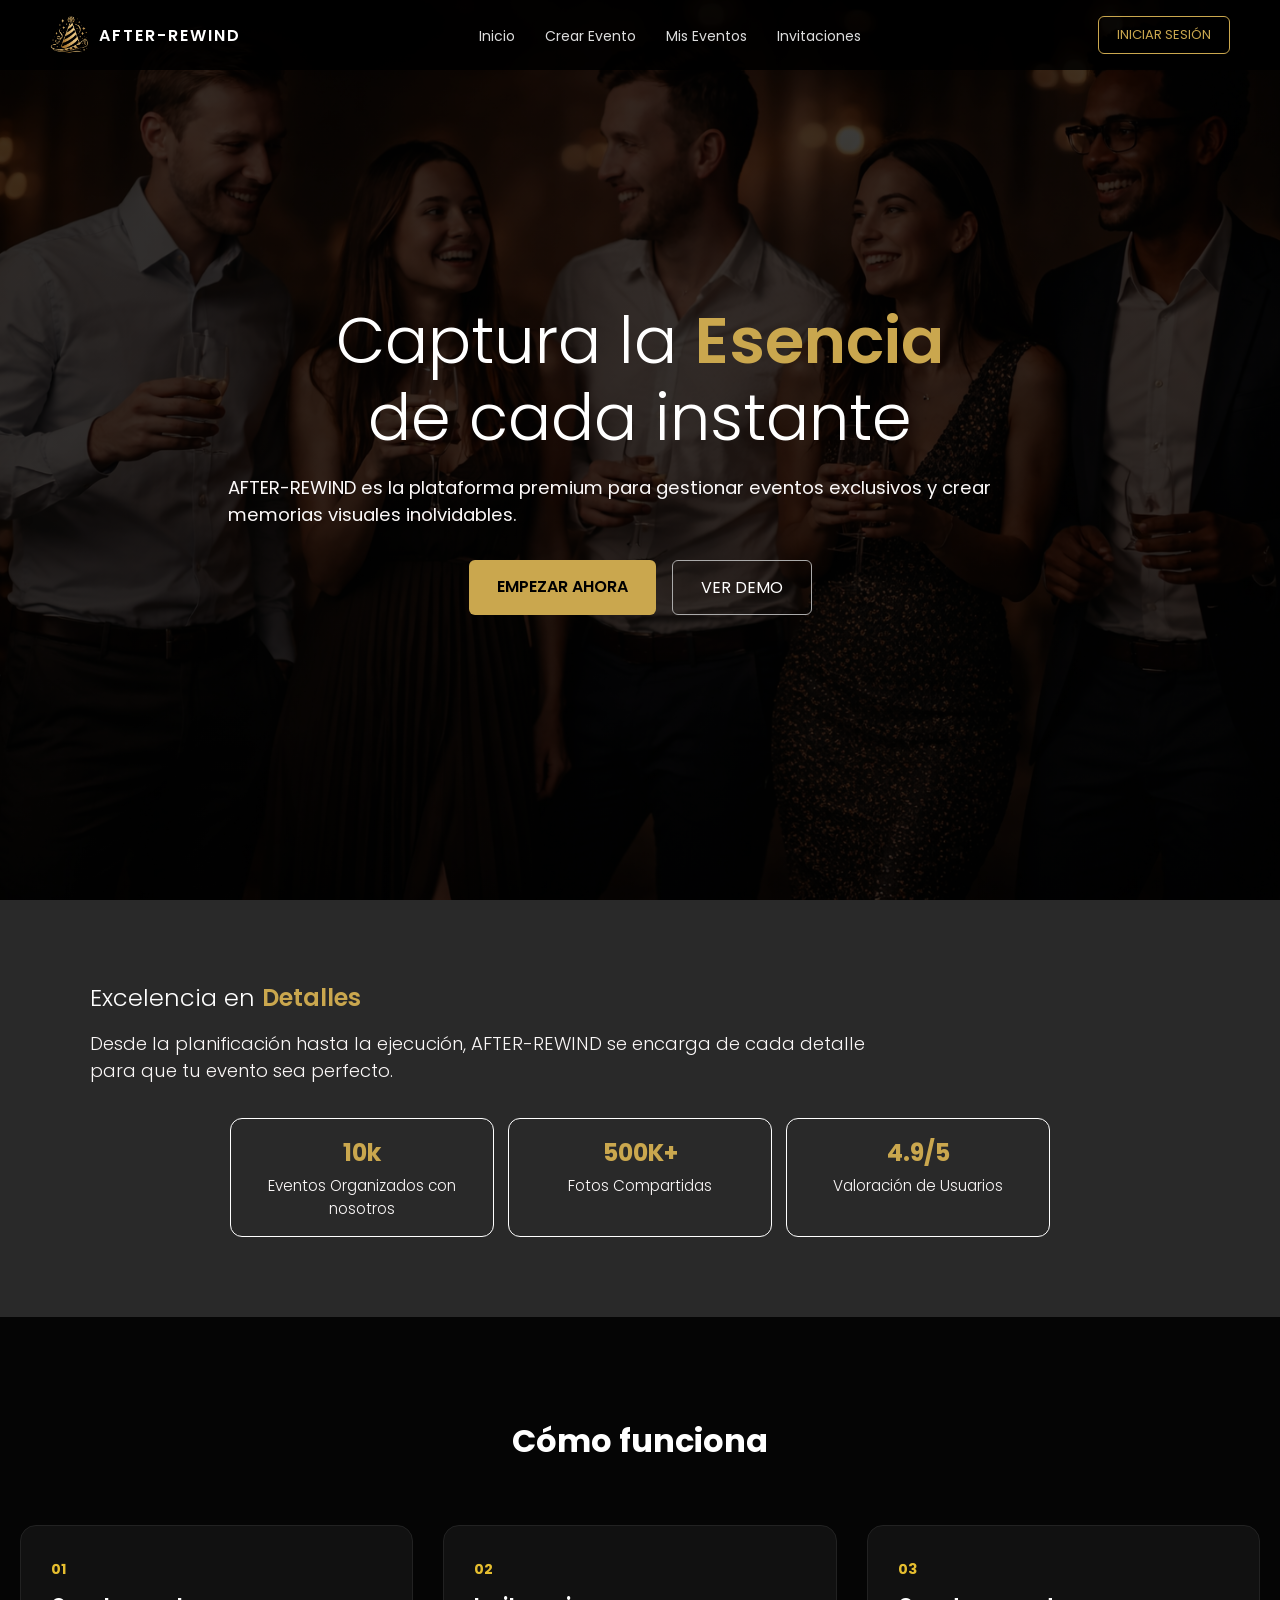
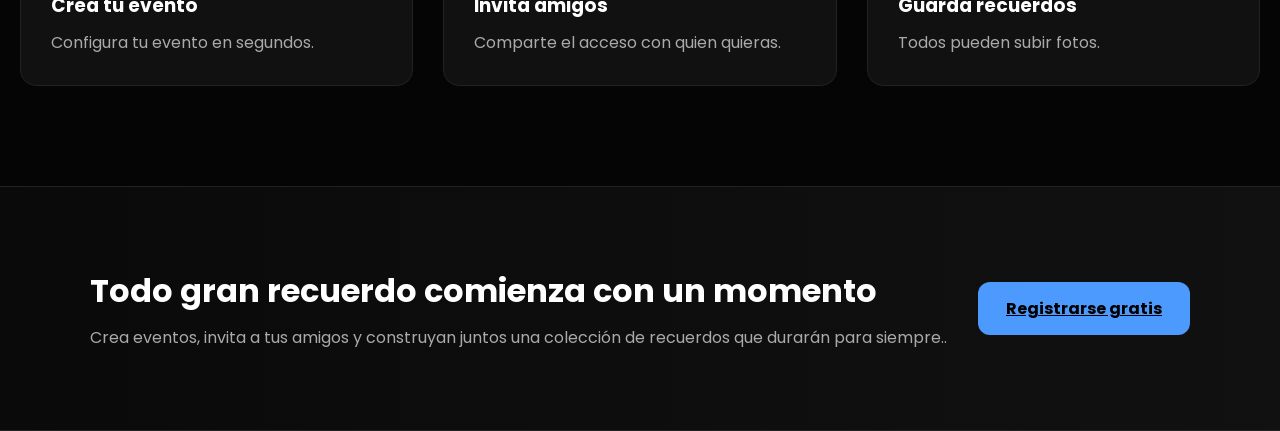
==== commit 1005a647: "union de branch ori y gerry hecho" ====
--- a/index.html
+++ b/index.html
@@ -1,6 +1,5 @@
 <!doctype html>
 <html lang="es">
-<<<<<<< HEAD
   <head>
     <meta charset="UTF-8" />
     <meta name="viewport" content="width=device-width, initial-scale=1.0" />
@@ -67,103 +66,42 @@
           </div>
         </div>
       </section>
+      <section class="steps">
+        <div class="container">
+          <h2 class="steps-title">Cómo funciona</h2>
+          <div class="steps-grid">
+            <div class="effect">
+              <span>01</span>
+              <h3>Crea tu evento</h3>
+              <p>Configura tu evento en segundos.</p>
+            </div>
+            <div class="effect">
+              <span>02</span>
+              <h3>Invita amigos</h3>
+              <p>Comparte el acceso con quien quieras.</p>
+            </div>
+            <div class="effect">
+              <span>03</span>
+              <h3>Guarda recuerdos</h3>
+              <p>Todos pueden subir fotos.</p>
+            </div>
+          </div>
+        </div>
+      </section>
+      <section class="cta">
+        <div class="cta-container">
+          <div class="cta-text">
+            <h2>Todo gran recuerdo comienza con un momento</h2>
+
+            <p>
+              Crea eventos, invita a tus amigos y construyan juntos una
+              colección de recuerdos que durarán para siempre..
+            </p>
+          </div>
+
+          <a href="#registro" class="cta-button"> Registrarse gratis </a>
+        </div>
+      </section>
     </main>
   </body>
 </html>
-=======
-    <!-- lo que no ve el usuario pero si el navegador -->
-    <head>
-        <meta charset="UTF-8">
-        <meta name="viewport" content="width=device-width, initial-scale=1.0">
-        <title>AFTER-REWIND</title>
-        <link rel="stylesheet" href="index.css">
-    </head>
-    <body>
-        <header class="site-header">
-            <nav class="nav">
-                <a class="brand" href="#">
-                    <img src="logo.png" alt="Logo After-Rewind" class="logo">
-                    <span class="tagline">AFTER-REWIND</span>
-                </a>
-                <ul class="nav-links">
-                    <li><a href="#Crear_evento">Crear evento</a></li>
-                    <li><a href="#Mis_eventos">Mis eventos</a></li>
-                    <li><a href="#Invitaciones">Invitaciones</a></li>
-                    <li><a href="#Tendencias">Tendencias</a></li>
-                </ul>
-                <a class="nva-cta" href="#login">Iniciar Sesion</a>
-            </nav>
-        </header>
-        <section class="hero">
-            <div class="hero-content">
-                <h1>Revive tus mejores momentos</h1>
-                <p>Crea eventos, invita a tus amigos y guarda los recuerdos para siempre.</p>
-                <a href="#Crear_evento" class="hero-btn">Crear mi evento</a>
-
-                <div class="stats">
-                    <div class="stat">
-                        <div class="stat-num">+1000</div>
-                        <div class="stat-label">Fotos para tu evento</div>
-                    </div>
-                    <div class="stat">
-                        <div class="stat-label-highlight-white">Conecta con tus amigos</div>
-                    </div>
-                    <div class="stat">
-                        <div class="stat-label-highlight-pink">Crea</div>
-                        <div class="stat-num">+100</div>
-                        <div class="stat-label">Eventos</div>
-                    </div> 
-                </div>
-            </div>  
-        </section>
-
-        <section>
-
-
-
-            <!--GERRY SECTION-->
-
-
-
-        </section>
-        
-        <section class="steps">
-            <div class="container">
-                <h2 class="steps-title">Cómo funciona</h2>
-                <div class="steps-grid">
-                    <div class="effect">
-                        <span>01</span>
-                        <h3>Crea tu evento</h3>
-                        <p>Configura tu evento en segundos.</p>
-                    </div>
-                    <div class="effect">
-                        <span>02</span>
-                        <h3>Invita amigos</h3>
-                        <p>Comparte el acceso con quien quieras.</p>
-                    </div>
-                    <div class="effect">
-                        <span>03</span>
-                        <h3>Guarda recuerdos</h3>
-                        <p>Todos pueden subir fotos.</p>
-                    </div>
-                </div>
-            </div>
-        </section>
-        <section class="cta">
-            <div class="cta-container">
-
-                <div class="cta-text">
-                    <h2>Todo gran recuerdo comienza con un momento</h2>
-                    
-                    <p>Crea eventos, invita a tus amigos y construyan juntos una colección de recuerdos que durarán para siempre..</p>
-                </div>
-
-                <a href="#registro" class="cta-button">
-                    Registrarse gratis
-                </a>
-
-            </div>
-        </section>
-    </body>
-</html>
->>>>>>> OriShady
--- a/index.css
+++ b/index.css
@@ -35,7 +35,6 @@
 }
 
 .logo {
-<<<<<<< HEAD
   height: 40px;
   margin-right: 10px;
 }
@@ -206,55 +205,6 @@
 .second {
   background-color: #292929;
 }
-=======
-  height: 45px; /* tamaño del logo */
-  width: auto;
-}
-
-/* STATS */ 
-
-.stats{
-    margin-top: 45px;
-    display: grid;
-    grid-template-columns: repeat(3,1fr);
-    gap: 80px;
-    max-width: 800px;
-    margin-left: auto;
-    margin-right: auto;
-}
-
-.stat{
-    border: 2px solid #eee;
-    border-radius: 16px;
-    padding: 10px;
-    background: rgba(163, 228, 218, 0.10);
-}
-
-.stat-num{
-    font-size: 1.35rem;
-    font-weight: 900;
-}
-
-.stat-label{
-    color: #f3a3e8;
-    font-size: 1rem;
-    font-weight: 900;
-    margin-top: 4px;
-}
-
-.stat-label-highlight-pink{
-    color: #f3a3e8;
-    font-size: 1.20rem;
-    font-weight: 900;
-    margin-top: 4px;
-}
-
-.stat-label-highlight-white{
-    color: #f0f0f0;
-    font-size: 1.20rem;
-    font-weight: 900;
-    margin-top: 15px;
-} 
 
 /* CTA SECTION */
 
@@ -352,6 +302,4 @@
   .steps-grid {
     grid-template-columns: 1fr;
   }
-}
-
->>>>>>> OriShady
+}
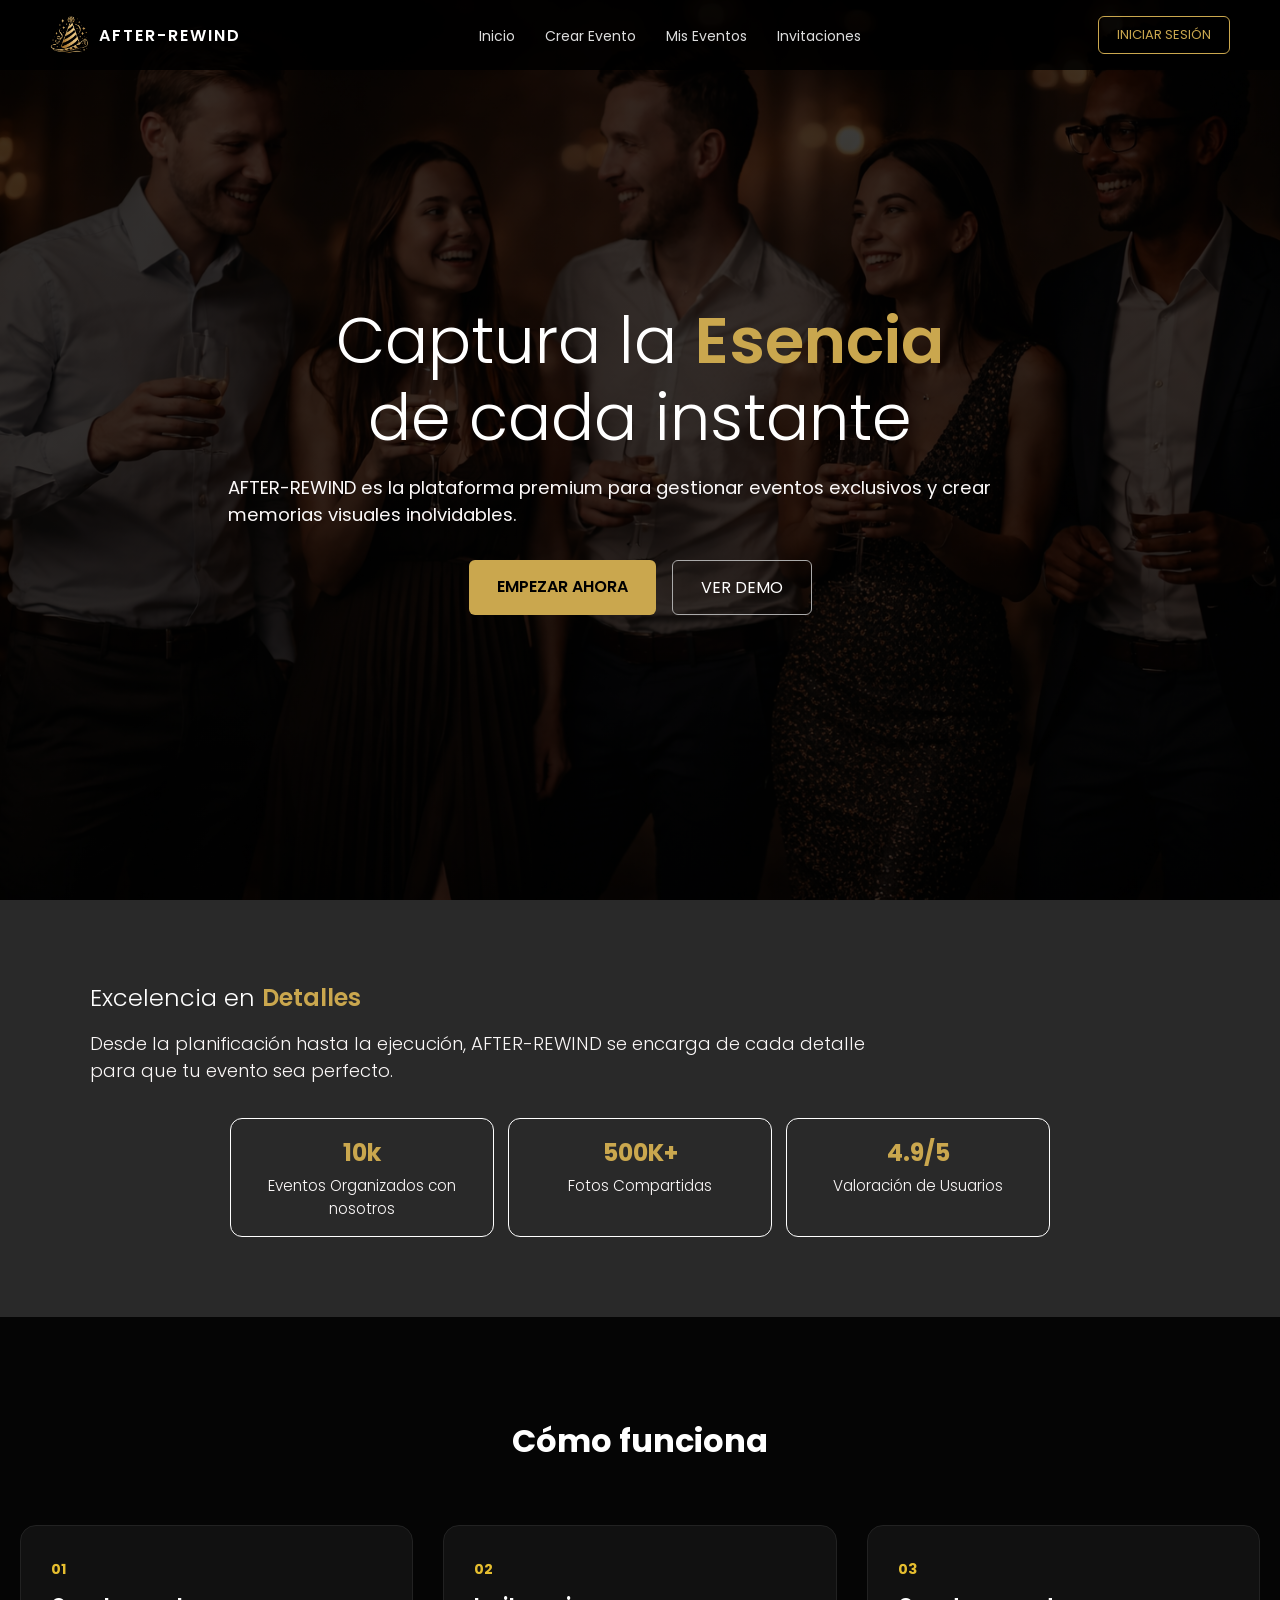
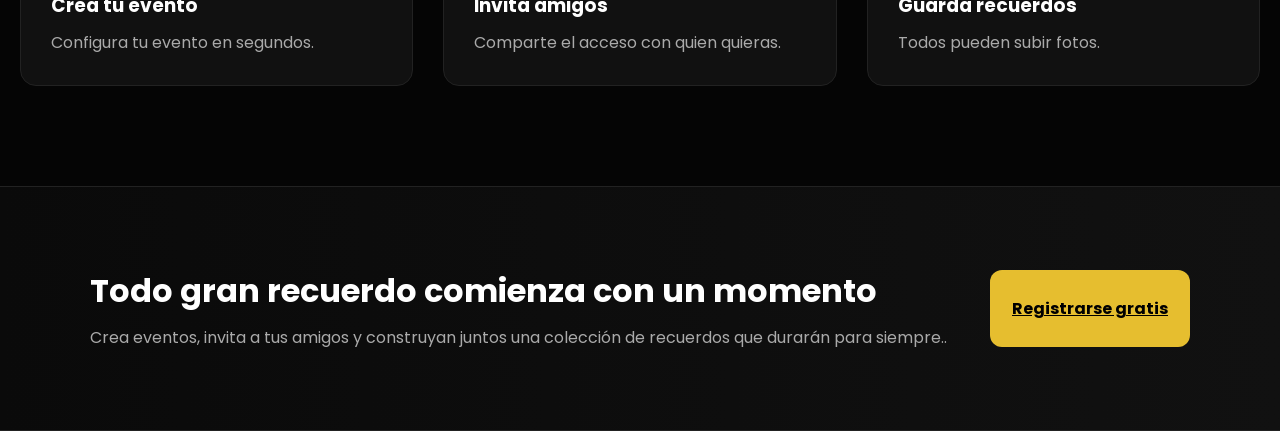
==== commit 2a148eeb: "24/02/26 Corrección del botón Registrarse Gratis" ====
--- a/index.html
+++ b/index.html
@@ -99,7 +99,7 @@
             </p>
           </div>
 
-          <a href="#registro" class="cta-button"> Registrarse gratis </a>
+          <a href="#registro" class="cta-button">Registrarse gratis</a>
         </div>
       </section>
     </main>
--- a/index.css
+++ b/index.css
@@ -237,16 +237,16 @@
 }
 
 .cta-button {
-  background: #4d9aff;
+  background: #e6be2f;
   color: black;
-  padding: 14px 28px;
+  padding: 26px 22px;
   border-radius: 12px;
   font-weight: bold;
   transition: 0.3s;
 }
 
 .cta-button:hover {
-  background: #4dc1ff;
+  background: #eed168;
   transform: translateY(-2px);
 }
 
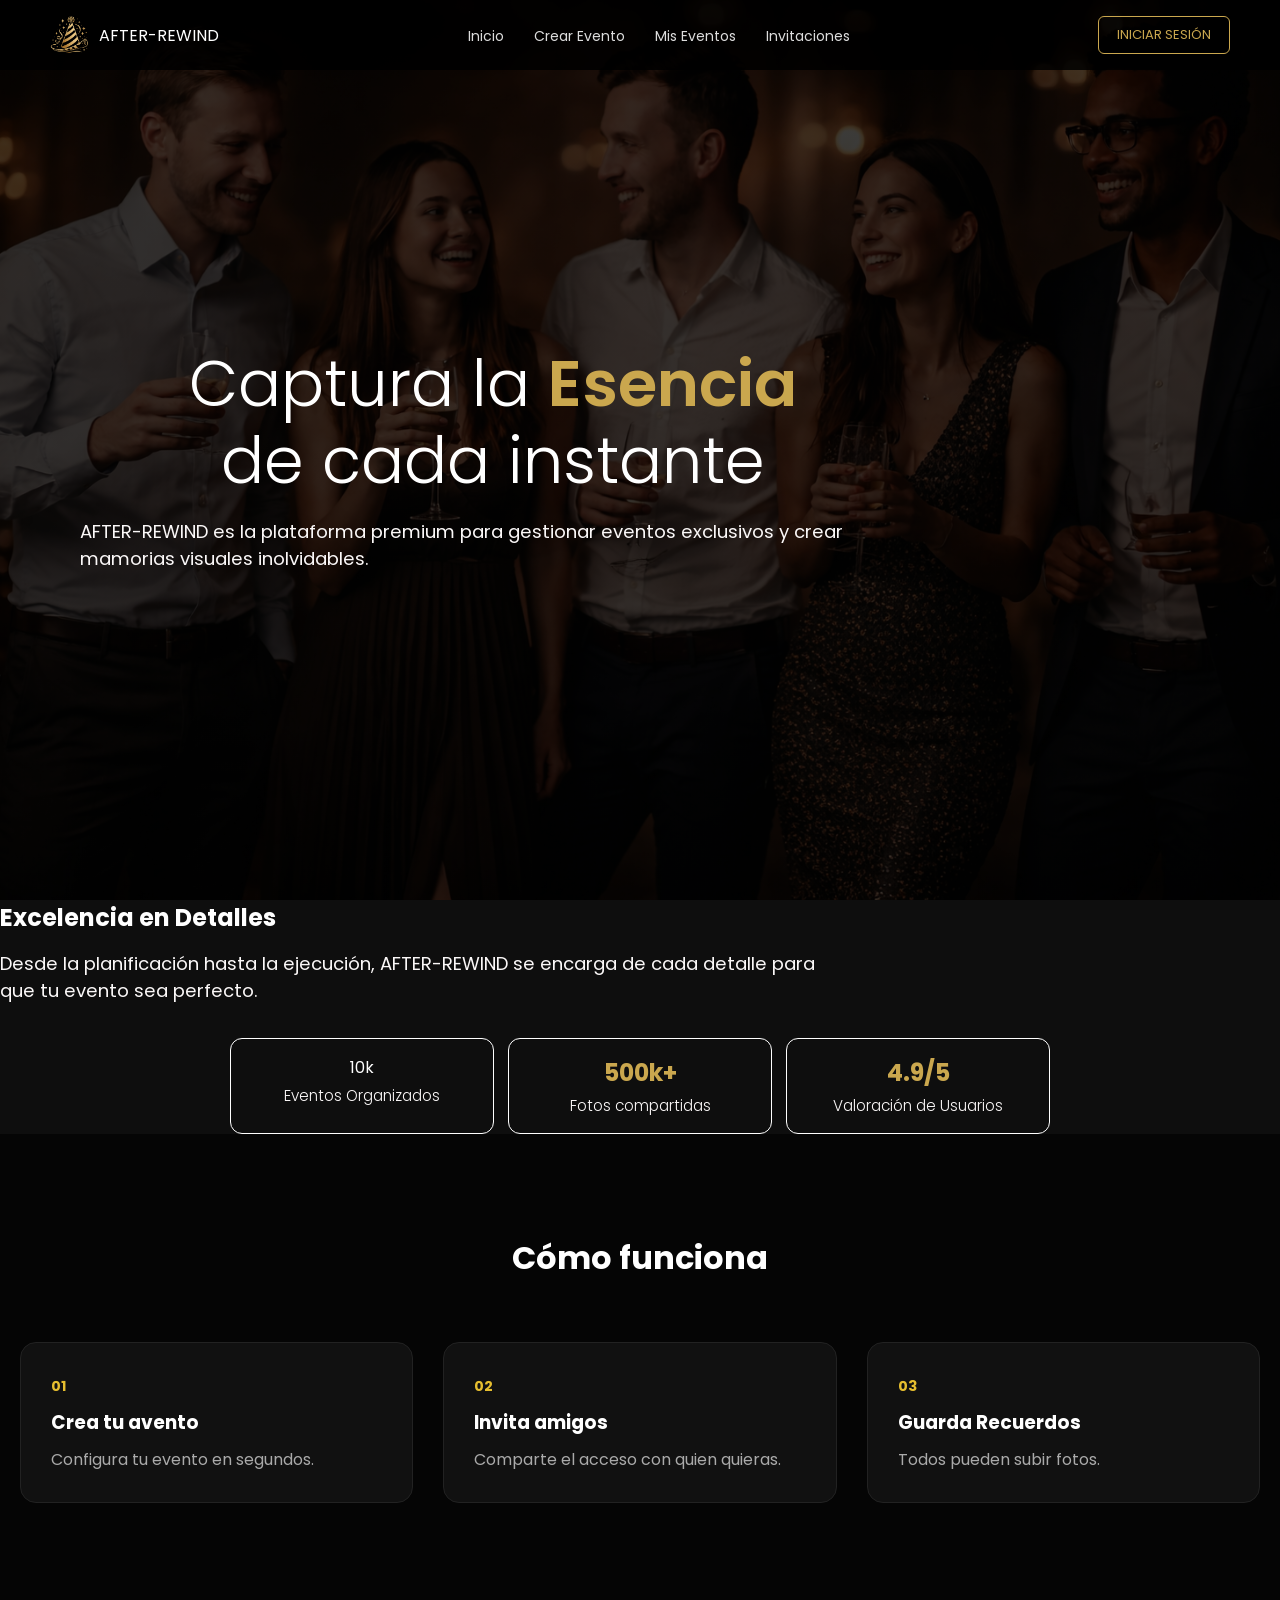
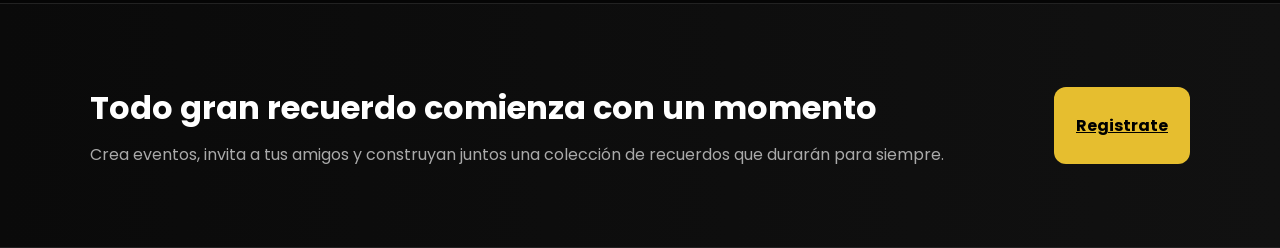
==== commit ba4407c9: "Update title and navigation for AFTER-REWIND" ====
--- a/index.html
+++ b/index.html
@@ -1,107 +1,103 @@
-<!doctype html>
+
+<!DOCTYPE html>
 <html lang="es">
-  <head>
-    <meta charset="UTF-8" />
-    <meta name="viewport" content="width=device-width, initial-scale=1.0" />
-    <title>AFTER-REWIND</title>
-    <link rel="stylesheet" href="index.css" />
-    <link
-      href="https://fonts.googleapis.com/css2?family=Poppins:wght@300;400;600;700&display=swap"
-      rel="stylesheet"
-    />
-  </head>
-  <body>
-    <header class="site-header">
-      <nav class="nav">
-        <a class="brand" href="#">
-          <img src="logo.png" alt="Logo After-Rewind" class="logo" />
-          <span class="tagline">AFTER-REWIND</span>
-        </a>
-        <ul class="nav-links">
-          <li><a href="#">Inicio</a></li>
-          <li><a href="#">Crear Evento</a></li>
-          <li><a href="#">Mis Eventos</a></li>
-          <li><a href="#">Invitaciones</a></li>
-        </ul>
-        <a class="nav-cta" href="#">INICIAR SESIÓN</a>
-      </nav>
-    </header>
-    <main id="inicio">
-      <section class="hero">
-        <div class="hero-content">
-          <h1>
-            Captura la <span class="highlight">Esencia</span><br />
-            de cada instante
-          </h1>
-          <p class="hero-sub">
-            AFTER-REWIND es la plataforma premium para gestionar eventos
-            exclusivos y crear memorias visuales inolvidables.
-          </p>
-          <div class="hero-buttons">
-            <a href="#" class="btn-primary">EMPEZAR AHORA</a>
-            <a href="#" class="btn-secondary">VER DEMO</a>
-          </div>
-        </div>
-      </section>
-      <section id="section2" class="second">
-        <div class="hero-content2">
-          <h1>Excelencia en <span class="highlight">Detalles</span><br /></h1>
-          <p class="hero-sub2">
-            Desde la planificación hasta la ejecución, AFTER-REWIND se encarga
-            de cada detalle para que tu evento sea perfecto.
-          </p>
-        </div>
-        <div class="stats">
-          <div class="stat">
-            <div class="stat-num">10k</div>
-            <div class="stat-label">Eventos Organizados con nosotros</div>
-          </div>
-          <div class="stat">
-            <div class="stat-num">500K+</div>
-            <div class="stat-label">Fotos Compartidas</div>
-          </div>
-          <div class="stat">
-            <div class="stat-num">4.9/5</div>
-            <div class="stat-label">Valoración de Usuarios</div>
-          </div>
-        </div>
-      </section>
-      <section class="steps">
-        <div class="container">
-          <h2 class="steps-title">Cómo funciona</h2>
-          <div class="steps-grid">
-            <div class="effect">
-              <span>01</span>
-              <h3>Crea tu evento</h3>
-              <p>Configura tu evento en segundos.</p>
-            </div>
-            <div class="effect">
-              <span>02</span>
-              <h3>Invita amigos</h3>
-              <p>Comparte el acceso con quien quieras.</p>
-            </div>
-            <div class="effect">
-              <span>03</span>
-              <h3>Guarda recuerdos</h3>
-              <p>Todos pueden subir fotos.</p>
-            </div>
-          </div>
-        </div>
-      </section>
-      <section class="cta">
-        <div class="cta-container">
-          <div class="cta-text">
-            <h2>Todo gran recuerdo comienza con un momento</h2>
+    <!-- lo que no ve el usuario pero si el navegador -->
+    <head>
+        <meta charset="UTF-8">
+        <meta name="viewport" content="width=device-width, initial-scale=1.0">
+        <title>AFTER-REWIND</title>
+        <link rel="stylesheet" href="index.css" />
+        <link href="https://fonts.googleapis.com/css2?family=Poppins:wght@300;400;600;700&display=swap" rel="stylesheet"/>
+    </head>
+    <body>
+        <header class="site-header">
+            <nav class="nav">
+                <a class="brand" href="index.html">
+                    <img src="logo.png" alt="Logo Eventos" class="logo">
+                    <span>AFTER-REWIND</span>
+                </a>
+                <ul class="nav-links">
+                    <li><a href="index.html">Inicio</a></li>
+                    <li><a href="#">Crear Evento</a></li>
+                    <li><a href="#">Mis Eventos</a></li>
+                    <li><a href="#">Invitaciones</a></li>
+                </ul>
+                <a class="nav-cta" href="login.html">INICIAR SESIÓN</a>
+            </nav>
+        </header>
+        <main id="inicio">
+            <section class="hero">
+                <div class="herro-content">
+                    <h1>
+                        Captura la <span class="highlight"> Esencia</span><br />
+                        de cada instante
+                    </h1>
+                    <p class="hero-sub">
+                        AFTER-REWIND es la plataforma premium para gestionar eventos 
+                        exclusivos y crear mamorias visuales inolvidables.
+                    </p>
+                </div>
+            </section>
 
-            <p>
-              Crea eventos, invita a tus amigos y construyan juntos una
-              colección de recuerdos que durarán para siempre..
-            </p>
-          </div>
+            <section id="section2 class="second">
+                <div class="hero-contect2">
+                    <h1>Excelencia en <span class="hightight">Detalles</span><br /></h1>
+                    <p class="hero-sub2">
+                        Desde la planificación hasta la ejecución, AFTER-REWIND se encarga
+                        de cada detalle para que tu evento sea perfecto.
+                    </p>
+                </div>
+                <div class="stats">
+                    <div class="stat">
+                        <div class="'stat-num">10k</div>
+                        <div class="stat-label">Eventos Organizados</div>
+                    </div>
+                    <div class="stat">
+                        <div class="stat-num">500k+</div>
+                        <div class="stat-label">Fotos compartidas</div>
+                    </div>
+                    <div class="stat">
+                        <div class="stat-num">4.9/5</div>
+                        <div class="stat-label">Valoración de Usuarios</div>
+                    </div>
+                </div>
+            </section>
 
-          <a href="#registro" class="cta-button">Registrarse gratis</a>
-        </div>
-      </section>
-    </main>
-  </body>
+            <section class="steps">
+                <div class="container">
+                    <h2 class="steps-title">Cómo funciona</h2>
+                    <div class="steps-grid">
+                        <div class="effect">
+                            <span>01</span>
+                            <h3>Crea tu avento</h3>
+                            <p>Configura tu evento en segundos.</p>
+                        </div>
+                        <div class="effect">
+                            <span>02</span>
+                            <h3>Invita amigos</h3>
+                            <p>Comparte el acceso con quien quieras.</p>
+                        </div>
+                        <div class="effect">
+                            <span>03</span>
+                            <h3>Guarda Recuerdos</h3>
+                            <p>Todos pueden subir fotos.</p>
+                        </div>
+                    </div>
+                </div>
+            </section>
+
+            <section class="cta">
+                <div class="cta-container">
+                    <div class="cta-text">
+                        <h2>Todo gran recuerdo comienza con un momento</h2>
+                        <p>
+                            Crea eventos, invita a tus amigos y construyan juntos una 
+                            colección de recuerdos que durarán para siempre. 
+                        </p>
+                    </div>
+                    <a href="registro.html" class="cta-button">Registrate</a>
+                </div>
+            </section>
+        </main>                 
+    </body>
 </html>
--- a/index.css
+++ b/index.css
@@ -203,7 +203,7 @@
 }
 
 .second {
-  background-color: #292929;
+  background-color: #0a0a0a;
 }
 
 /* CTA SECTION */
